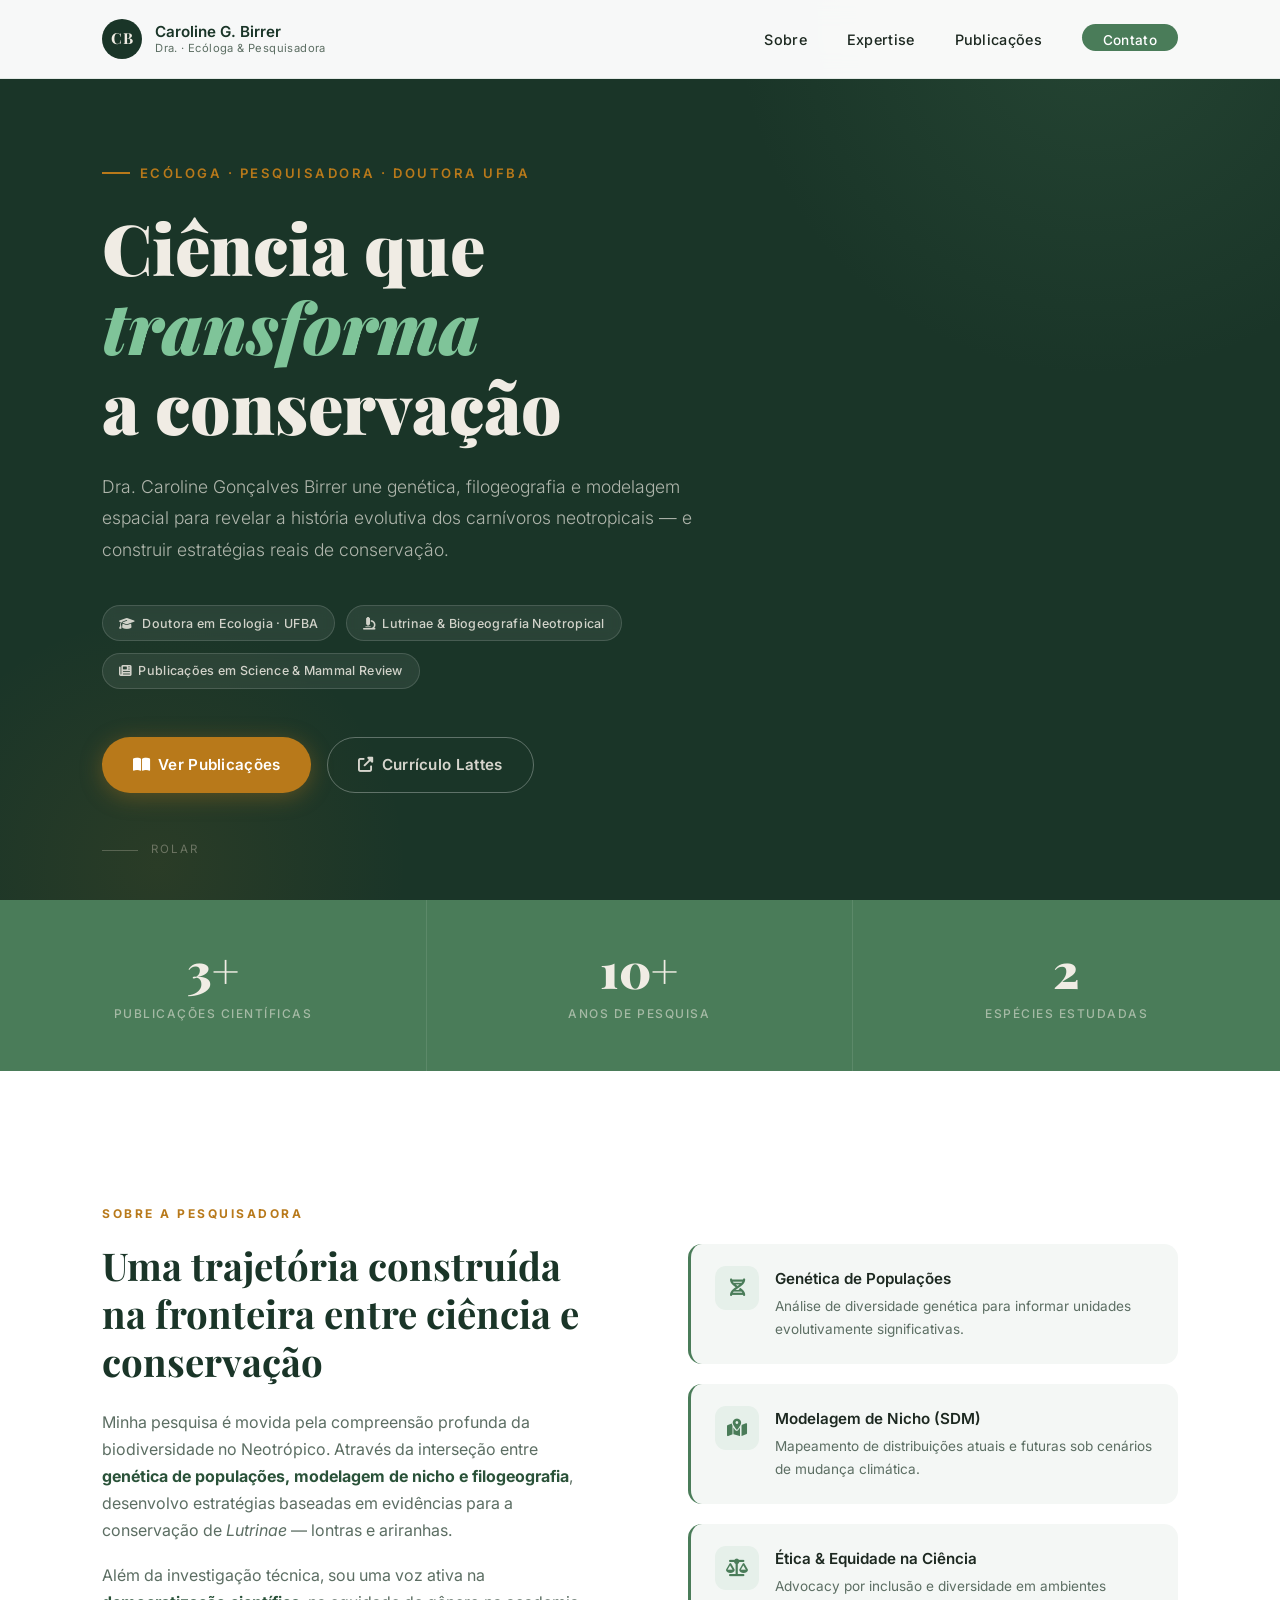
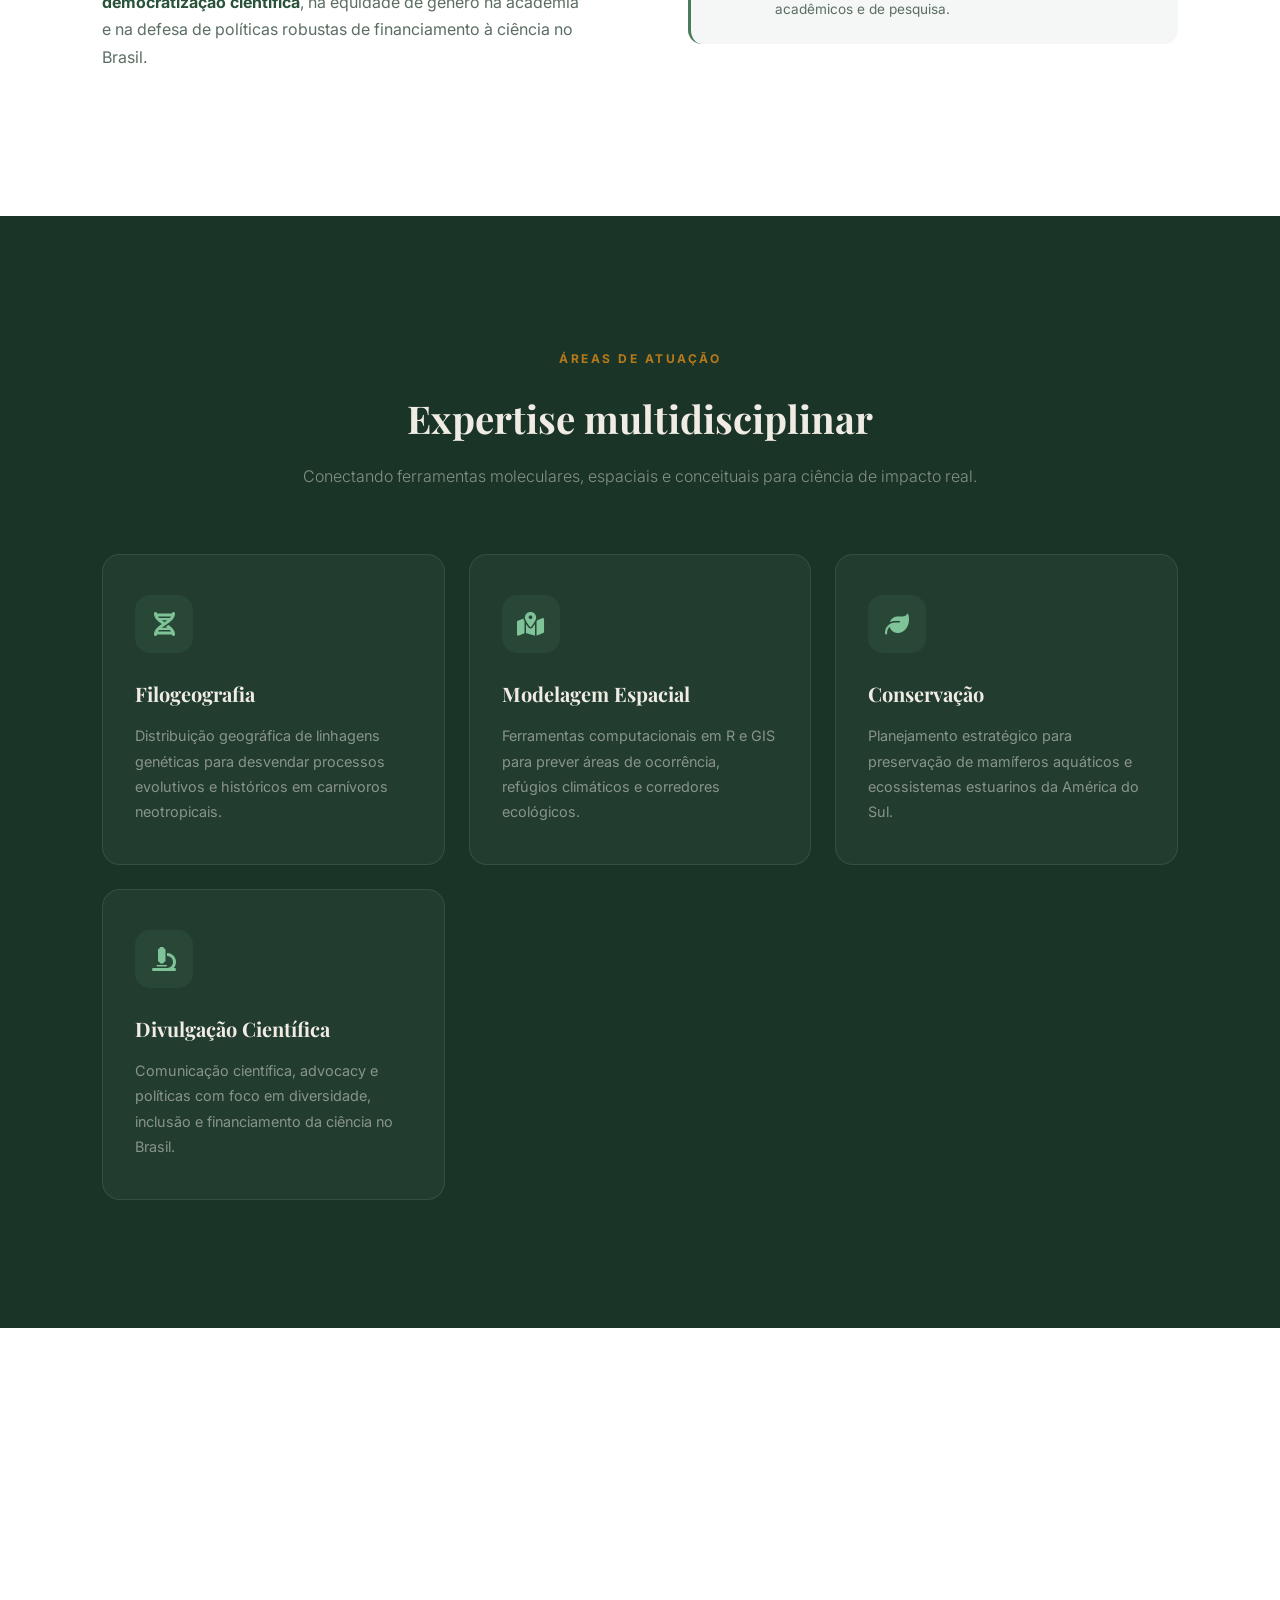
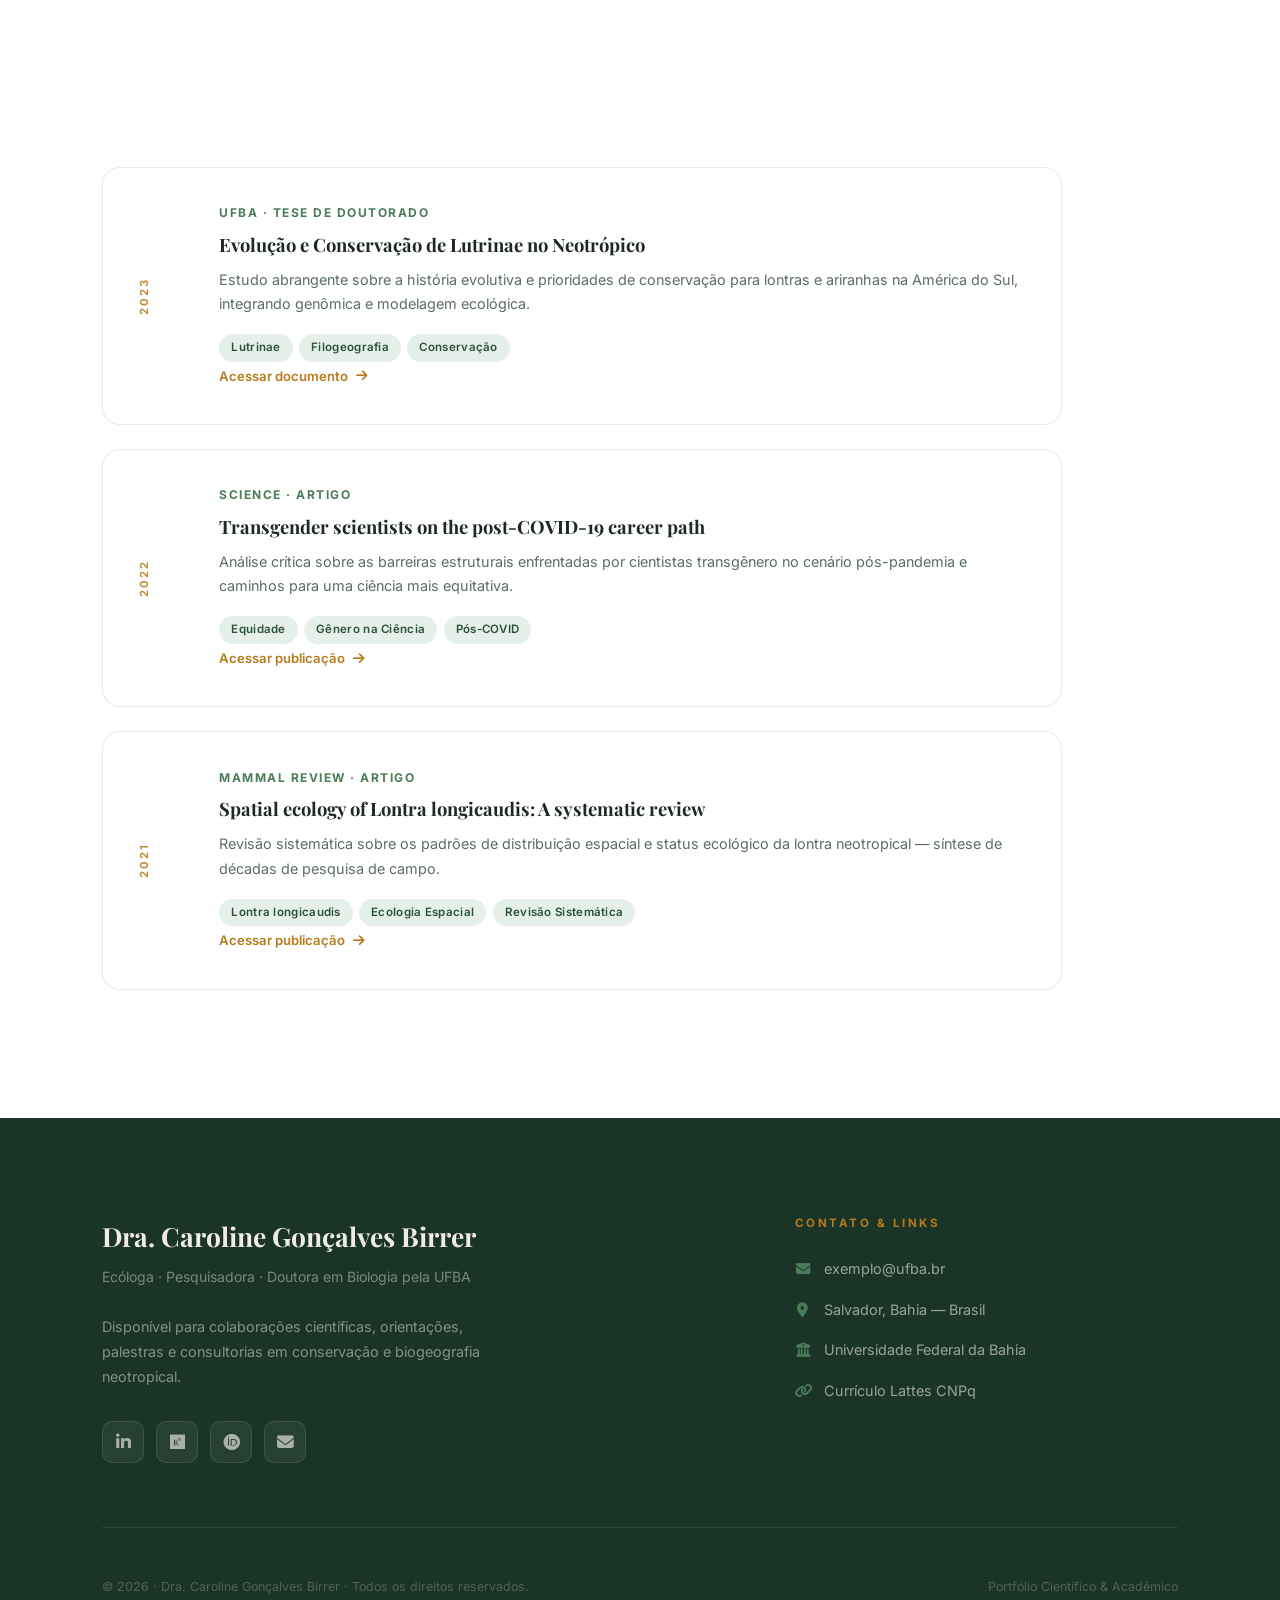
==== index.html @ fd87c626 "first commit" ====
<!DOCTYPE html>
<html lang="pt-br">
<head>
    <meta charset="UTF-8">
    <meta name="viewport" content="width=device-width, initial-scale=1.0">
    <title>Dra. Caroline Gonçalves Birrer | Ecóloga & Pesquisadora</title>
    <meta name="description" content="Doutora em Ecologia pela UFBA. Especialista em conservação de biodiversidade, filogeografia e evolução de carnívoros neotropicais.">
    <link href="https://fonts.googleapis.com/css2?family=Playfair+Display:ital,wght@0,700;0,900;1,700&family=Inter:wght@300;400;500;600&display=swap" rel="stylesheet">
    <link rel="stylesheet" href="https://cdnjs.cloudflare.com/ajax/libs/font-awesome/6.4.0/css/all.min.css">
    
    <style>
        :root {
            --primary:        #4a7c59;
            --primary-dark:   #2a5239;
            --primary-deep:   #1a3528;
            --accent:         #b8791a;
            --accent-light:   #f2e6cc;
            --primary-light:  #e6f0ea;
            --light:          #f4f7f5;
            --dark:           #1c2820;
            --text-muted:     #5c6e63;
            --white:          #ffffff;
            --off-white:      #f0ece4;
        }

        *, *::before, *::after { margin: 0; padding: 0; box-sizing: border-box; }
        html { scroll-behavior: smooth; }

        body {
            font-family: 'Inter', sans-serif;
            line-height: 1.7;
            color: var(--dark);
            background: var(--white);
        }

        /* ── NAV ─────────────────────────────────────────── */
        nav {
            background: rgba(255,255,255,0.97);
            backdrop-filter: blur(12px);
            -webkit-backdrop-filter: blur(12px);
            padding: 1.2rem 8%;
            display: flex;
            justify-content: space-between;
            align-items: center;
            position: fixed;
            top: 0; left: 0; right: 0;
            z-index: 1000;
            border-bottom: 1px solid rgba(74,124,89,0.12);
            transition: padding 0.35s ease, box-shadow 0.35s ease;
        }
        nav.scrolled {
            padding: 0.7rem 8%;
            box-shadow: 0 4px 30px rgba(26,53,40,0.1);
        }

        .logo {
            display: flex;
            align-items: center;
            gap: 0.8rem;
            text-decoration: none;
        }
        .logo-monogram {
            width: 40px; height: 40px;
            background: var(--primary-deep);
            color: var(--off-white);
            border-radius: 50%;
            display: flex; align-items: center; justify-content: center;
            font-family: 'Playfair Display', serif;
            font-weight: 700;
            font-size: 0.95rem;
            letter-spacing: 1px;
            flex-shrink: 0;
        }
        .logo-text { display: flex; flex-direction: column; line-height: 1.2; }
        .logo-name  { font-weight: 600; font-size: 0.95rem; color: var(--primary-deep); }
        .logo-title { font-size: 0.7rem; color: var(--text-muted); letter-spacing: 0.4px; }

        .nav-links {
            list-style: none;
            display: flex;
            gap: 2.5rem;
            align-items: center;
        }
        .nav-links a {
            text-decoration: none;
            color: var(--dark);
            font-weight: 500;
            font-size: 0.9rem;
            letter-spacing: 0.3px;
            position: relative;
            padding-bottom: 3px;
        }
        .nav-links a::after {
            content: '';
            position: absolute;
            bottom: 0; left: 0;
            width: 0; height: 2px;
            background: var(--accent);
            transition: width 0.3s ease;
        }
        .nav-links a:hover { color: var(--primary-dark); }
        .nav-links a:hover::after { width: 100%; }

        .nav-cta {
            background: var(--primary) !important;
            color: var(--white) !important;
            padding: 0.5rem 1.3rem;
            border-radius: 50px;
            font-size: 0.85rem !important;
            transition: background 0.3s ease !important;
        }
        .nav-cta:hover { background: var(--primary-dark) !important; }
        .nav-cta::after { display: none !important; }

        /* ── HERO ────────────────────────────────────────── */
        .hero {
            background: var(--primary-deep);
            min-height: 100vh;
            display: flex;
            align-items: center;
            padding: 9rem 8% 6rem;
            position: relative;
            overflow: hidden;
        }
        .hero::before {
            content: '';
            position: absolute;
            top: -40%; right: -15%;
            width: 750px; height: 750px;
            background: radial-gradient(circle, rgba(74,124,89,0.22) 0%, transparent 68%);
            pointer-events: none;
        }
        .hero::after {
            content: '';
            position: absolute;
            bottom: -25%; left: -8%;
            width: 520px; height: 520px;
            background: radial-gradient(circle, rgba(184,121,26,0.1) 0%, transparent 68%);
            pointer-events: none;
        }

        .hero-content {
            max-width: 760px;
            position: relative;
            z-index: 1;
        }
        .hero-eyebrow {
            display: inline-flex;
            align-items: center;
            gap: 0.6rem;
            color: var(--accent);
            font-size: 0.82rem;
            font-weight: 600;
            letter-spacing: 2.5px;
            text-transform: uppercase;
            margin-bottom: 1.5rem;
        }
        .hero-eyebrow::before {
            content: '';
            display: block;
            width: 28px; height: 2px;
            background: var(--accent);
        }
        .hero h1 {
            font-family: 'Playfair Display', serif;
            font-size: clamp(2.8rem, 5.5vw, 4.4rem);
            font-weight: 900;
            color: var(--off-white);
            line-height: 1.13;
            margin-bottom: 1.5rem;
        }
        .hero h1 em {
            font-style: italic;
            color: #7fc499;
        }
        .hero-desc {
            font-size: 1.1rem;
            color: rgba(240,236,228,0.7);
            max-width: 600px;
            margin-bottom: 2.5rem;
            font-weight: 300;
            line-height: 1.8;
        }
        .hero-badges {
            display: flex;
            flex-wrap: wrap;
            gap: 0.7rem;
            margin-bottom: 3rem;
        }
        .badge {
            background: rgba(255,255,255,0.07);
            border: 1px solid rgba(255,255,255,0.14);
            color: rgba(240,236,228,0.85);
            padding: 0.4rem 1rem;
            border-radius: 50px;
            font-size: 0.78rem;
            font-weight: 500;
            letter-spacing: 0.3px;
            backdrop-filter: blur(6px);
        }
        .hero-cta { display: flex; gap: 1rem; flex-wrap: wrap; }

        .btn {
            display: inline-flex;
            align-items: center;
            gap: 0.5rem;
            padding: 0.9rem 1.9rem;
            border-radius: 50px;
            text-decoration: none;
            font-weight: 600;
            font-size: 0.95rem;
            transition: all 0.3s ease;
            letter-spacing: 0.3px;
        }
        .btn-primary {
            background: var(--accent);
            color: var(--white);
            box-shadow: 0 4px 22px rgba(184,121,26,0.38);
        }
        .btn-primary:hover {
            background: #9e6816;
            transform: translateY(-3px);
            box-shadow: 0 10px 30px rgba(184,121,26,0.48);
        }
        .btn-ghost {
            border: 1.5px solid rgba(255,255,255,0.3);
            color: rgba(240,236,228,0.88);
        }
        .btn-ghost:hover {
            border-color: rgba(255,255,255,0.65);
            color: var(--off-white);
            transform: translateY(-3px);
        }

        .hero-scroll {
            position: absolute;
            bottom: 2.5rem; left: 8%;
            display: flex;
            align-items: center;
            gap: 0.8rem;
            color: rgba(240,236,228,0.35);
            font-size: 0.72rem;
            letter-spacing: 2px;
            text-transform: uppercase;
        }
        .scroll-line { width: 36px; height: 1px; background: rgba(240,236,228,0.25); }

        /* ── STATS BAR ───────────────────────────────────── */
        .stats-bar { background: var(--primary); }
        .stats-grid {
            display: grid;
            grid-template-columns: repeat(3, 1fr);
        }
        .stat-item {
            padding: 2.8rem 2rem;
            text-align: center;
            border-right: 1px solid rgba(255,255,255,0.1);
        }
        .stat-item:last-child { border-right: none; }
        .stat-number {
            font-family: 'Playfair Display', serif;
            font-size: 3rem;
            font-weight: 900;
            color: var(--off-white);
            display: block;
            line-height: 1;
            margin-bottom: 0.4rem;
        }
        .stat-label {
            font-size: 0.75rem;
            color: rgba(240,236,228,0.55);
            letter-spacing: 1.5px;
            text-transform: uppercase;
            font-weight: 500;
        }

        /* ── SOBRE ───────────────────────────────────────── */
        #sobre {
            padding: 8rem 8%;
            display: grid;
            grid-template-columns: 1fr 1fr;
            gap: 6rem;
            align-items: center;
        }
        .label-tag {
            display: inline-block;
            color: var(--accent);
            font-size: 0.75rem;
            font-weight: 700;
            letter-spacing: 2.5px;
            text-transform: uppercase;
            margin-bottom: 1rem;
        }
        .sobre-text h2 {
            font-family: 'Playfair Display', serif;
            font-size: 2.4rem;
            font-weight: 700;
            color: var(--primary-deep);
            line-height: 1.25;
            margin-bottom: 1.5rem;
        }
        .sobre-text p {
            color: var(--text-muted);
            margin-bottom: 1.1rem;
            font-size: 1rem;
        }
        .sobre-text strong { color: var(--primary-dark); }

        .sobre-highlights { display: flex; flex-direction: column; gap: 1.25rem; }
        .highlight-item {
            display: flex;
            align-items: flex-start;
            gap: 1rem;
            padding: 1.4rem 1.5rem;
            background: var(--light);
            border-radius: 14px;
            border-left: 3px solid var(--primary);
            transition: transform 0.25s ease, box-shadow 0.25s ease;
        }
        .highlight-item:hover {
            transform: translateX(5px);
            box-shadow: 0 6px 24px rgba(74,124,89,0.1);
        }
        .highlight-icon {
            width: 44px; height: 44px;
            background: var(--primary-light);
            border-radius: 11px;
            display: flex; align-items: center; justify-content: center;
            color: var(--primary);
            font-size: 1.1rem;
            flex-shrink: 0;
        }
        .highlight-text h4 {
            font-size: 0.95rem;
            font-weight: 600;
            color: var(--dark);
            margin-bottom: 0.2rem;
        }
        .highlight-text p { font-size: 0.85rem; color: var(--text-muted); margin: 0; }

        /* ── EXPERTISE ───────────────────────────────────── */
        #expertise {
            padding: 8rem 8%;
            background: var(--primary-deep);
        }
        .section-header { text-align: center; margin-bottom: 4rem; }
        .section-header h2 {
            font-family: 'Playfair Display', serif;
            font-size: 2.4rem;
            font-weight: 700;
        }
        .section-sub {
            font-size: 1rem;
            margin-top: 0.75rem;
            font-weight: 300;
        }
        #expertise .section-header h2 { color: var(--off-white); }
        #expertise .section-sub { color: rgba(240,236,228,0.5); }

        .expertise-grid {
            display: grid;
            grid-template-columns: repeat(auto-fit, minmax(260px, 1fr));
            gap: 1.5rem;
        }
        .expertise-card {
            background: rgba(255,255,255,0.04);
            border: 1px solid rgba(255,255,255,0.09);
            padding: 2.5rem 2rem;
            border-radius: 18px;
            transition: all 0.35s ease;
            position: relative;
            overflow: hidden;
        }
        .expertise-card::before {
            content: '';
            position: absolute;
            top: 0; left: 0; right: 0;
            height: 3px;
            background: linear-gradient(90deg, var(--primary), var(--accent));
            transform: scaleX(0);
            transform-origin: left;
            transition: transform 0.35s ease;
        }
        .expertise-card:hover {
            background: rgba(255,255,255,0.08);
            transform: translateY(-8px);
            box-shadow: 0 24px 48px rgba(0,0,0,0.3);
        }
        .expertise-card:hover::before { transform: scaleX(1); }
        .card-icon {
            width: 58px; height: 58px;
            background: rgba(74,124,89,0.18);
            border-radius: 15px;
            display: flex; align-items: center; justify-content: center;
            font-size: 1.5rem;
            color: #7fc499;
            margin-bottom: 1.5rem;
        }
        .expertise-card h3 {
            font-family: 'Playfair Display', serif;
            font-size: 1.25rem;
            color: var(--off-white);
            margin-bottom: 0.75rem;
            font-weight: 700;
        }
        .expertise-card p {
            font-size: 0.9rem;
            color: rgba(240,236,228,0.5);
            line-height: 1.75;
        }

        /* ── PUBLICAÇÕES ─────────────────────────────────── */
        #publicacoes {
            padding: 8rem 8%;
            background: var(--white);
        }
        #publicacoes .section-header { text-align: left; }
        #publicacoes .section-header h2 { color: var(--primary-deep); }
        #publicacoes .section-sub { color: var(--text-muted); }

        .pub-grid { display: grid; gap: 1.5rem; max-width: 960px; margin-top: 1rem; }
        .pub-card {
            display: grid;
            grid-template-columns: 56px 1fr;
            gap: 1.75rem;
            padding: 2.2rem 2rem;
            border: 1px solid rgba(74,124,89,0.14);
            border-radius: 18px;
            transition: all 0.3s ease;
            background: var(--white);
        }
        .pub-card:hover {
            border-color: var(--primary);
            box-shadow: 0 14px 40px rgba(74,124,89,0.11);
            transform: translateY(-4px);
        }
        .pub-year {
            writing-mode: vertical-rl;
            text-orientation: mixed;
            transform: rotate(180deg);
            font-size: 0.7rem;
            font-weight: 700;
            letter-spacing: 2px;
            color: var(--accent);
            text-transform: uppercase;
            align-self: center;
            opacity: 0.85;
        }
        .pub-journal {
            font-size: 0.75rem;
            font-weight: 700;
            color: var(--primary);
            text-transform: uppercase;
            letter-spacing: 1.5px;
            margin-bottom: 0.5rem;
        }
        .pub-title {
            font-family: 'Playfair Display', serif;
            font-size: 1.15rem;
            font-weight: 700;
            color: var(--dark);
            text-decoration: none;
            display: block;
            margin-bottom: 0.65rem;
            line-height: 1.4;
            transition: color 0.2s ease;
        }
        .pub-title:hover { color: var(--primary); }
        .pub-desc {
            font-size: 0.9rem;
            color: var(--text-muted);
            margin-bottom: 1.1rem;
            line-height: 1.7;
        }
        .pub-link {
            display: inline-flex;
            align-items: center;
            gap: 0.45rem;
            font-size: 0.82rem;
            font-weight: 600;
            color: var(--accent);
            text-decoration: none;
            transition: gap 0.2s ease;
        }
        .pub-link:hover { gap: 0.8rem; }

        /* ── FOOTER ──────────────────────────────────────── */
        footer {
            background: var(--primary-deep);
            padding: 6rem 8% 3rem;
        }
        .footer-top {
            display: grid;
            grid-template-columns: 1.6fr 1fr;
            gap: 5rem;
            padding-bottom: 4rem;
            border-bottom: 1px solid rgba(255,255,255,0.08);
            margin-bottom: 3rem;
        }
        .footer-brand h3 {
            font-family: 'Playfair Display', serif;
            font-size: 1.65rem;
            color: var(--off-white);
            font-weight: 700;
            margin-bottom: 0.4rem;
        }
        .footer-brand .subtitle {
            color: rgba(240,236,228,0.45);
            font-size: 0.88rem;
            margin-bottom: 1.5rem;
        }
        .footer-brand > p {
            color: rgba(240,236,228,0.5);
            font-size: 0.9rem;
            max-width: 400px;
            line-height: 1.75;
            margin-bottom: 2rem;
        }
        .social-links { display: flex; gap: 0.75rem; }
        .social-links a {
            width: 42px; height: 42px;
            background: rgba(255,255,255,0.06);
            border: 1px solid rgba(255,255,255,0.1);
            border-radius: 10px;
            display: flex; align-items: center; justify-content: center;
            color: rgba(240,236,228,0.65);
            font-size: 1.05rem;
            transition: all 0.3s ease;
            text-decoration: none;
        }
        .social-links a:hover {
            background: var(--accent);
            border-color: var(--accent);
            color: var(--white);
            transform: translateY(-3px);
        }
        .footer-contact h4 {
            font-size: 0.72rem;
            font-weight: 700;
            letter-spacing: 2.5px;
            text-transform: uppercase;
            color: var(--accent);
            margin-bottom: 1.5rem;
        }
        .contact-item {
            display: flex;
            align-items: center;
            gap: 0.8rem;
            margin-bottom: 1rem;
            color: rgba(240,236,228,0.6);
            font-size: 0.9rem;
        }
        .contact-item i { color: var(--primary); width: 16px; text-align: center; }
        .contact-item a { color: inherit; text-decoration: none; transition: color 0.2s; }
        .contact-item a:hover { color: var(--accent-light); }

        .footer-bottom {
            display: flex;
            justify-content: space-between;
            align-items: center;
        }
        .footer-bottom p { font-size: 0.78rem; color: rgba(240,236,228,0.25); }

        /* ── ANIMATIONS ──────────────────────────────────── */
        .fade-up {
            opacity: 0;
            transform: translateY(28px);
            transition: opacity 0.7s ease, transform 0.7s ease;
        }
        .fade-up.visible { opacity: 1; transform: translateY(0); }

        .pub-loading {
            display: flex;
            align-items: center;
            gap: 1rem;
            padding: 3rem 0;
            color: var(--text-muted);
            font-size: 0.95rem;
        }
        .pub-spinner {
            width: 22px; height: 22px;
            border: 2px solid var(--primary-light);
            border-top-color: var(--primary);
            border-radius: 50%;
            animation: spin 0.75s linear infinite;
        }
        @keyframes spin { to { transform: rotate(360deg); } }

        .pub-filters {
            display: flex;
            flex-wrap: wrap;
            gap: 0.6rem;
            margin-bottom: 2rem;
        }
        .filter-btn {
            background: transparent;
            border: 1.5px solid rgba(74,124,89,0.25);
            color: var(--text-muted);
            padding: 0.4rem 1.1rem;
            border-radius: 50px;
            font-size: 0.8rem;
            font-weight: 500;
            cursor: pointer;
            transition: all 0.2s ease;
            font-family: 'Inter', sans-serif;
        }
        .filter-btn:hover {
            border-color: var(--primary);
            color: var(--primary);
        }
        .filter-btn.active {
            background: var(--primary);
            border-color: var(--primary);
            color: var(--white);
        }

        .pub-card { display: none; }
        .pub-card.visible { display: grid; }

        .pub-tag-list {
            display: flex;
            flex-wrap: wrap;
            gap: 0.4rem;
            margin-top: 0.9rem;
        }
        .pub-tag {
            background: var(--primary-light);
            color: var(--primary-dark);
            font-size: 0.72rem;
            font-weight: 600;
            padding: 0.25rem 0.75rem;
            border-radius: 50px;
            letter-spacing: 0.3px;
        }

        .pub-error {
            color: var(--text-muted);
            padding: 2rem 0;
            font-size: 0.95rem;
        }

        /* ── RESPONSIVE ──────────────────────────────────── */
        @media (max-width: 960px) {
            #sobre { grid-template-columns: 1fr; gap: 3rem; }
            .footer-top { grid-template-columns: 1fr; gap: 2.5rem; }
            .stats-grid { grid-template-columns: 1fr; }
            .stat-item { border-right: none; border-bottom: 1px solid rgba(255,255,255,0.1); }
            .stat-item:last-child { border-bottom: none; }
        }
        @media (max-width: 768px) {
            nav { padding: 1rem 5%; }
            .nav-links { display: none; }
            .hero { padding: 7.5rem 5% 5rem; min-height: auto; }
            #sobre, #expertise, #publicacoes { padding: 5rem 5%; }
            footer { padding: 4rem 5% 2rem; }
            .pub-card { grid-template-columns: 1fr; }
            .pub-year { writing-mode: horizontal-tb; transform: none; }
            .footer-bottom { flex-direction: column; gap: 0.75rem; text-align: center; }
        }
    </style>
</head>
<body>

    <!-- ── NAVEGAÇÃO ─────────────────────────────────────── -->
    <nav id="main-nav">
        <a href="#" class="logo">
            <div class="logo-monogram">CB</div>
            <div class="logo-text">
                <span class="logo-name">Caroline G. Birrer</span>
                <span class="logo-title">Dra. · Ecóloga &amp; Pesquisadora</span>
            </div>
        </a>
        <ul class="nav-links">
            <li><a href="#sobre">Sobre</a></li>
            <li><a href="#expertise">Expertise</a></li>
            <li><a href="#publicacoes">Publicações</a></li>
            <li><a href="#contato" class="nav-cta">Contato</a></li>
        </ul>
    </nav>

    <!-- ── HERO ──────────────────────────────────────────── -->
    <!-- Renderizado via data/hero.json -->
    <header class="hero" id="hero-section">
        <div class="hero-content" id="hero-content"></div>
        <div class="hero-scroll"><span class="scroll-line"></span> Rolar</div>
    </header>

    <!-- ── MÉTRICAS ───────────────────────────────────────── -->
    <div class="stats-bar">
        <div class="stats-grid" id="stats-grid"></div>
    </div>

    <!-- ── SOBRE ──────────────────────────────────────────── -->
    <!-- Renderizado via data/sobre.json -->
    <section id="sobre"></section>

    <!-- ── EXPERTISE ──────────────────────────────────────── -->
    <!-- Renderizado via data/areas.json -->
    <section id="expertise"></section>

    <!-- ── PUBLICAÇÕES ────────────────────────────────────── -->
    <section id="publicacoes">
        <div class="section-header fade-up">
            <span class="label-tag">Produção Científica</span>
            <h2>Trabalhos em Destaque</h2>
            <p class="section-sub">Pesquisa publicada em periódicos de alto impacto e reconhecimento internacional.</p>
        </div>

        <!-- Filtros de tag -->
        <div class="pub-filters fade-up" id="pub-filters" aria-label="Filtrar publicações"></div>

        <!-- Cards renderizados via JS a partir de data/publications.json -->
        <div class="pub-grid" id="pub-grid" aria-live="polite">
            <div class="pub-loading" id="pub-loading">
                <div class="pub-spinner"></div>
                <span>Carregando publicações…</span>
            </div>
        </div>
    </section>

    <!-- ── FOOTER / CONTATO ───────────────────────────────── -->
    <!-- Renderizado via data/contato.json -->
    <footer id="contato"></footer>

    <script>
        // ── Utilitário de sanitização ─────────────────────────
        function esc(str) {
            return String(str ?? '')
                .replace(/&/g, '&amp;')
                .replace(/</g, '&lt;')
                .replace(/>/g, '&gt;')
                .replace(/"/g, '&quot;')
                .replace(/'/g, '&#039;');
        }

        // Permite apenas tags inline seguras nos parágrafos do JSON
        // (strong, em, a com href relativo/mailto)
        function safeParagraph(html) {
            const div = document.createElement('div');
            div.innerHTML = html;
            div.querySelectorAll('*').forEach(el => {
                const allowed = ['strong','em','a','span'];
                if (!allowed.includes(el.tagName.toLowerCase())) {
                    el.replaceWith(document.createTextNode(el.textContent));
                }
                if (el.tagName.toLowerCase() === 'a') {
                    const href = el.getAttribute('href') || '';
                    if (!/^(https?:|mailto:|#)/.test(href)) el.removeAttribute('href');
                    el.setAttribute('rel', 'noopener');
                }
                [...el.attributes].forEach(attr => {
                    if (!['href','rel','title','class'].includes(attr.name)) el.removeAttribute(attr.name);
                });
            });
            return div.innerHTML;
        }

        // ── Nav shrink on scroll ──────────────────────────────
        const nav = document.getElementById('main-nav');
        window.addEventListener('scroll', () => {
            nav.classList.toggle('scrolled', window.scrollY > 60);
        });

        // ── IntersectionObserver (fade-up) ────────────────────
        const observer = new IntersectionObserver((entries) => {
            entries.forEach(e => { if (e.isIntersecting) e.target.classList.add('visible'); });
        }, { threshold: 0.12 });
        function observe(el) { observer.observe(el); }

        // ── Loader genérico ───────────────────────────────────
        async function loadJSON(path) {
            const res = await fetch(path);
            if (!res.ok) throw new Error(`HTTP ${res.status} — ${path}`);
            return res.json();
        }

        // ── HERO ──────────────────────────────────────────────
        // Fonte: data/hero.json
        loadJSON('data/hero.json').then(d => {
            const badgesHtml = d.badges.map(b =>
                `<span class="badge"><i class="${esc(b.icon)}"></i>&nbsp; ${esc(b.text)}</span>`
            ).join('');

            const ctaHtml = d.cta.map(c =>
                `<a href="${esc(c.href)}" class="btn ${esc(c.style)}"
                    ${c.external ? 'target="_blank" rel="noopener"' : ''}>
                    <i class="${esc(c.icon)}"></i> ${esc(c.label)}
                </a>`
            ).join('');

            document.getElementById('hero-content').innerHTML = `
                <div class="hero-eyebrow">${esc(d.eyebrow)}</div>
                <h1>${esc(d.headline)} <em>${esc(d.headline_em)}</em><br>${esc(d.headline_suffix)}</h1>
                <p class="hero-desc">${esc(d.description)}</p>
                <div class="hero-badges">${badgesHtml}</div>
                <div class="hero-cta">${ctaHtml}</div>`;

            const statsGrid = document.getElementById('stats-grid');
            d.stats.forEach((s, i) => {
                const el = document.createElement('div');
                el.className = 'stat-item fade-up';
                el.style.transitionDelay = `${i * 0.1}s`;
                el.innerHTML = `<span class="stat-number">${esc(s.number)}</span>
                                <span class="stat-label">${esc(s.label)}</span>`;
                statsGrid.appendChild(el);
                observe(el);
            });
        }).catch(console.error);

        // ── SOBRE ─────────────────────────────────────────────
        // Fonte: data/sobre.json
        loadJSON('data/sobre.json').then(d => {
            const parasHtml = d.paragraphs.map(p => `<p>${safeParagraph(p)}</p>`).join('');

            const highlightsHtml = d.highlights.map(h => `
                <div class="highlight-item">
                    <div class="highlight-icon"><i class="${esc(h.icon)}"></i></div>
                    <div class="highlight-text">
                        <h4>${esc(h.title)}</h4>
                        <p>${esc(h.description)}</p>
                    </div>
                </div>`).join('');

            const sobre = document.getElementById('sobre');
            sobre.innerHTML = `
                <div class="sobre-text fade-up">
                    <span class="label-tag">${esc(d.label)}</span>
                    <h2>${esc(d.title)}</h2>
                    ${parasHtml}
                </div>
                <div class="sobre-highlights fade-up" style="transition-delay:.15s">
                    ${highlightsHtml}
                </div>`;
            sobre.querySelectorAll('.fade-up').forEach(observe);
        }).catch(console.error);

        // ── ÁREAS ─────────────────────────────────────────────
        // Fonte: data/areas.json
        loadJSON('data/areas.json').then(d => {
            const cardsHtml = d.areas.map((a, i) => `
                <div class="expertise-card fade-up" style="transition-delay:${i * 0.1}s">
                    <div class="card-icon"><i class="${esc(a.icon)}"></i></div>
                    <h3>${esc(a.title)}</h3>
                    <p>${esc(a.description)}</p>
                </div>`).join('');

            const expertise = document.getElementById('expertise');
            expertise.innerHTML = `
                <div class="section-header fade-up">
                    <span class="label-tag">${esc(d.label)}</span>
                    <h2>${esc(d.title)}</h2>
                    <p class="section-sub">${esc(d.subtitle)}</p>
                </div>
                <div class="expertise-grid">${cardsHtml}</div>`;
            expertise.querySelectorAll('.fade-up').forEach(observe);
        }).catch(console.error);

        // ── CONTATO / FOOTER ──────────────────────────────────
        // Fonte: data/contato.json
        loadJSON('data/contato.json').then(d => {
            const socialHtml = d.social.map(s =>
                `<a href="${esc(s.href)}" title="${esc(s.title)}"><i class="${esc(s.icon)}"></i></a>`
            ).join('');

            const contactHtml = d.contact_items.map(c => {
                let inner;
                if (c.type === 'email') {
                    inner = `<a href="mailto:${esc(c.value)}">${esc(c.label)}</a>`;
                } else if (c.type === 'link') {
                    inner = `<a href="${esc(c.value)}" target="_blank" rel="noopener">${esc(c.label)}</a>`;
                } else {
                    inner = `<span>${esc(c.label)}</span>`;
                }
                return `<div class="contact-item"><i class="${esc(c.icon)}"></i>${inner}</div>`;
            }).join('');

            document.getElementById('contato').innerHTML = `
                <div class="footer-top">
                    <div class="footer-brand">
                        <h3>${esc(d.name)}</h3>
                        <p class="subtitle">${esc(d.subtitle)}</p>
                        <p>${esc(d.availability)}</p>
                        <div class="social-links">${socialHtml}</div>
                    </div>
                    <div class="footer-contact">
                        <h4>Contato &amp; Links</h4>
                        ${contactHtml}
                    </div>
                </div>
                <div class="footer-bottom">
                    <p>${esc(d.footer_copy)}</p>
                    <p>${esc(d.footer_sub)}</p>
                </div>`;
        }).catch(console.error);

        // ── PUBLICAÇÕES ───────────────────────────────────────
        // Fonte: data/publications.json
        (async function loadPublications() {
            const grid    = document.getElementById('pub-grid');
            const loading = document.getElementById('pub-loading');
            const filters = document.getElementById('pub-filters');

            let publications = [];
            try {
                publications = await loadJSON('data/publications.json');
            } catch {
                loading.outerHTML = `<p class="pub-error">
                    <i class="fas fa-exclamation-circle"></i>
                    Não foi possível carregar as publicações. Verifique <code>data/publications.json</code>.
                </p>`;
                return;
            }

            publications.sort((a, b) => parseInt(b.year) - parseInt(a.year));

            const allTags = ['Todas', ...new Set(publications.flatMap(p => p.tags || []))];
            allTags.forEach((tag, i) => {
                const btn = document.createElement('button');
                btn.className = 'filter-btn' + (i === 0 ? ' active' : '');
                btn.textContent = tag;
                btn.dataset.tag = tag;
                btn.addEventListener('click', () => applyFilter(tag));
                filters.appendChild(btn);
            });

            loading.remove();
            publications.forEach((pub, index) => {
                const card = document.createElement('div');
                card.className = 'pub-card visible fade-up';
                card.style.transitionDelay = `${index * 0.1}s`;
                card.dataset.tags = JSON.stringify(pub.tags || []);

                const tagsHtml = (pub.tags || [])
                    .map(t => `<span class="pub-tag">${esc(t)}</span>`).join('');
                const linkLabel = pub.type === 'Tese de Doutorado' ? 'Acessar documento' : 'Acessar publicação';

                card.innerHTML = `
                    <span class="pub-year">${esc(pub.year)}</span>
                    <div class="pub-content">
                        <div class="pub-journal">${esc(pub.journal)} · ${esc(pub.type)}</div>
                        <a href="publication.html?id=${esc(pub.id)}" class="pub-title">
                            ${esc(pub.title)}
                        </a>
                        <p class="pub-desc">${esc(pub.description)}</p>
                        <div class="pub-tag-list">${tagsHtml}</div>
                        <a href="publication.html?id=${esc(pub.id)}" class="pub-link">
                            ${linkLabel} <i class="fas fa-arrow-right"></i>
                        </a>
                    </div>`;

                grid.appendChild(card);
                observe(card);
            });

            function applyFilter(tag) {
                document.querySelectorAll('.filter-btn').forEach(b => {
                    b.classList.toggle('active', b.dataset.tag === tag);
                });
                document.querySelectorAll('.pub-card').forEach(card => {
                    const cardTags = JSON.parse(card.dataset.tags);
                    card.classList.toggle('visible', tag === 'Todas' || cardTags.includes(tag));
                });
            }
        })();
    </script>
</body>
</html>
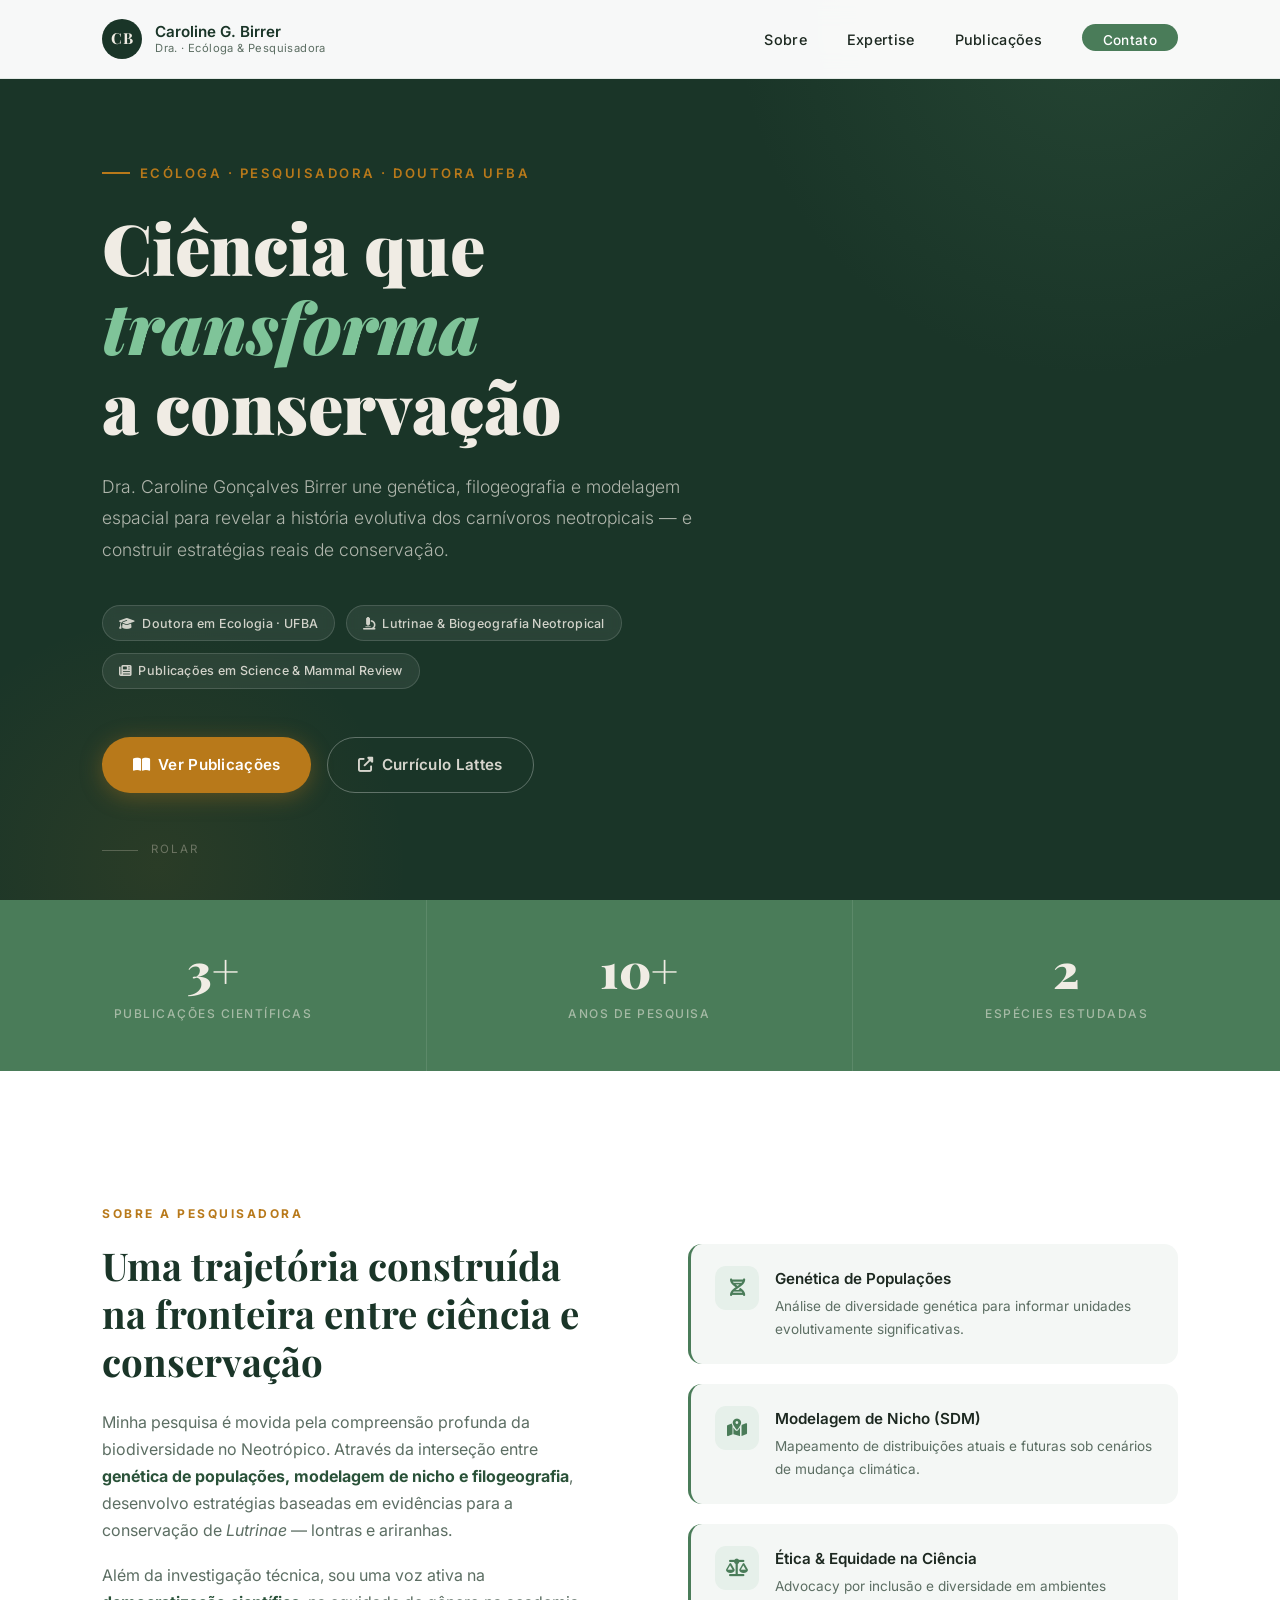
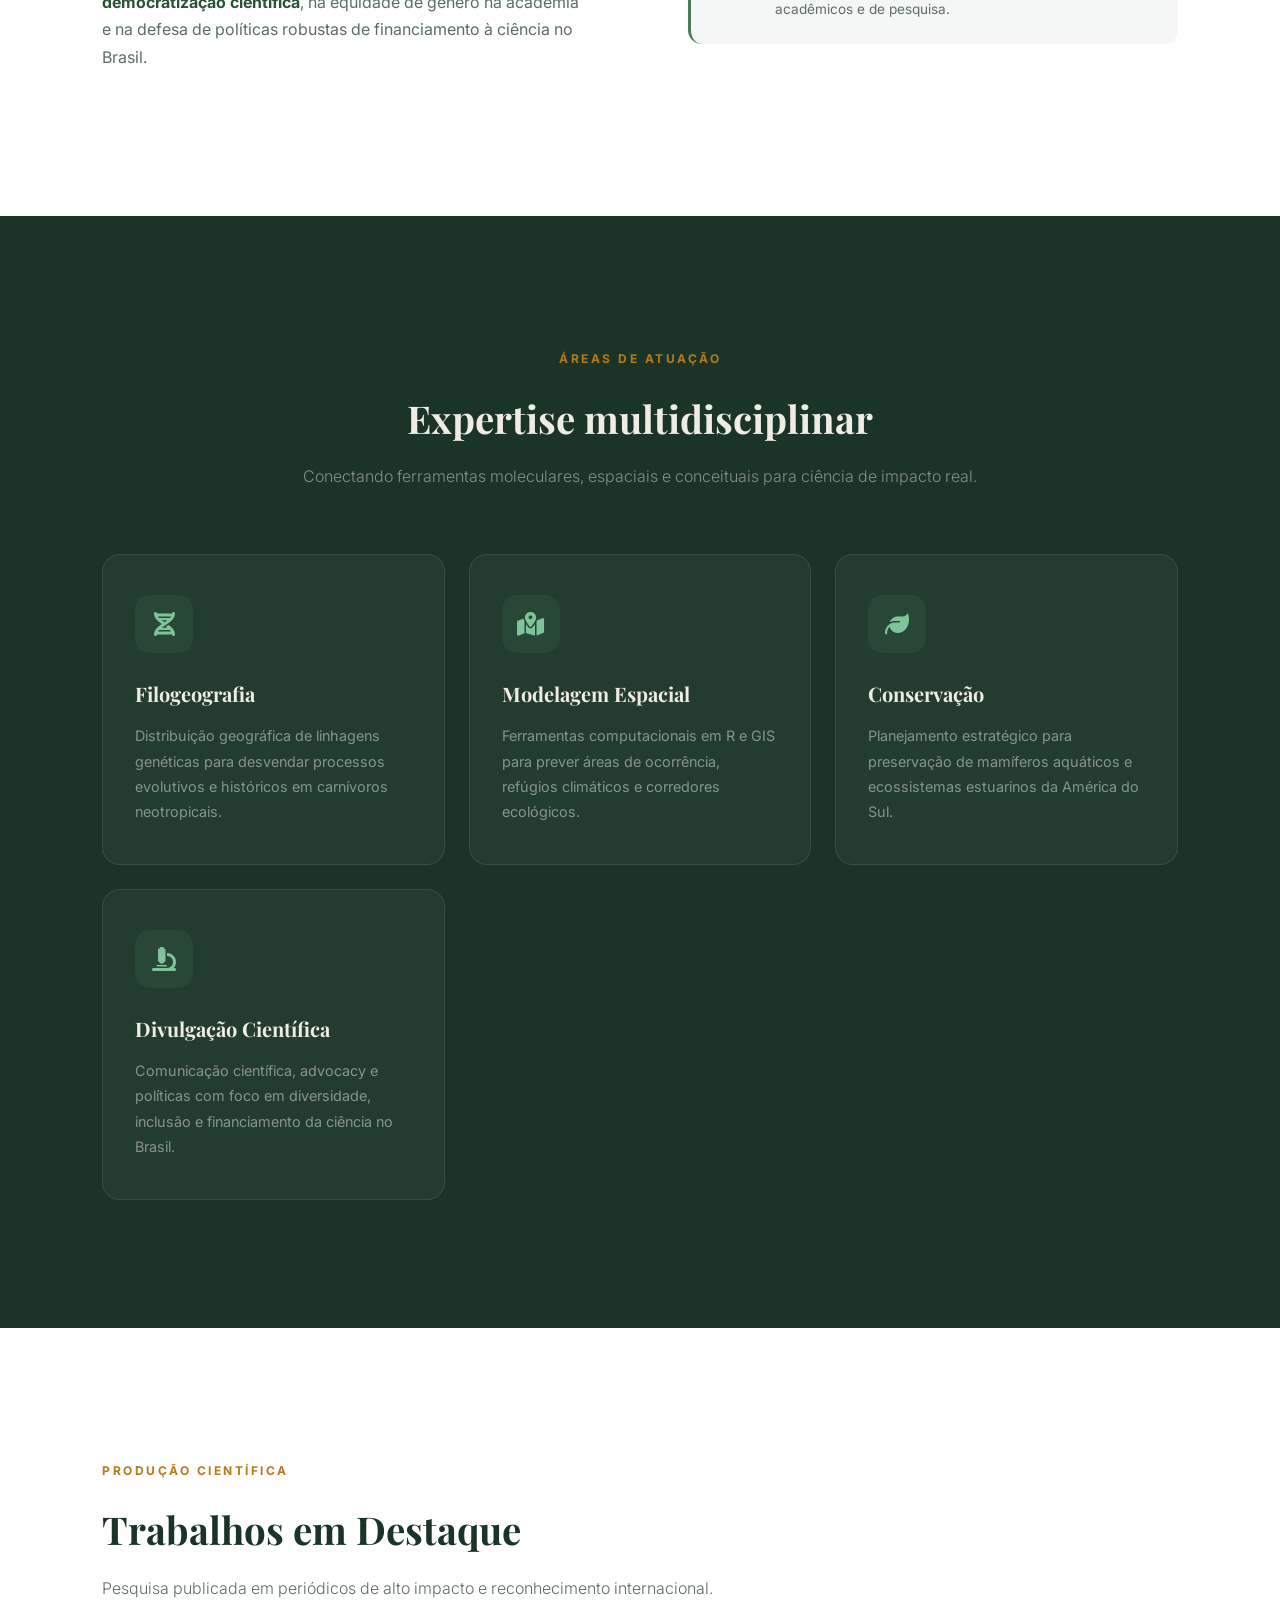
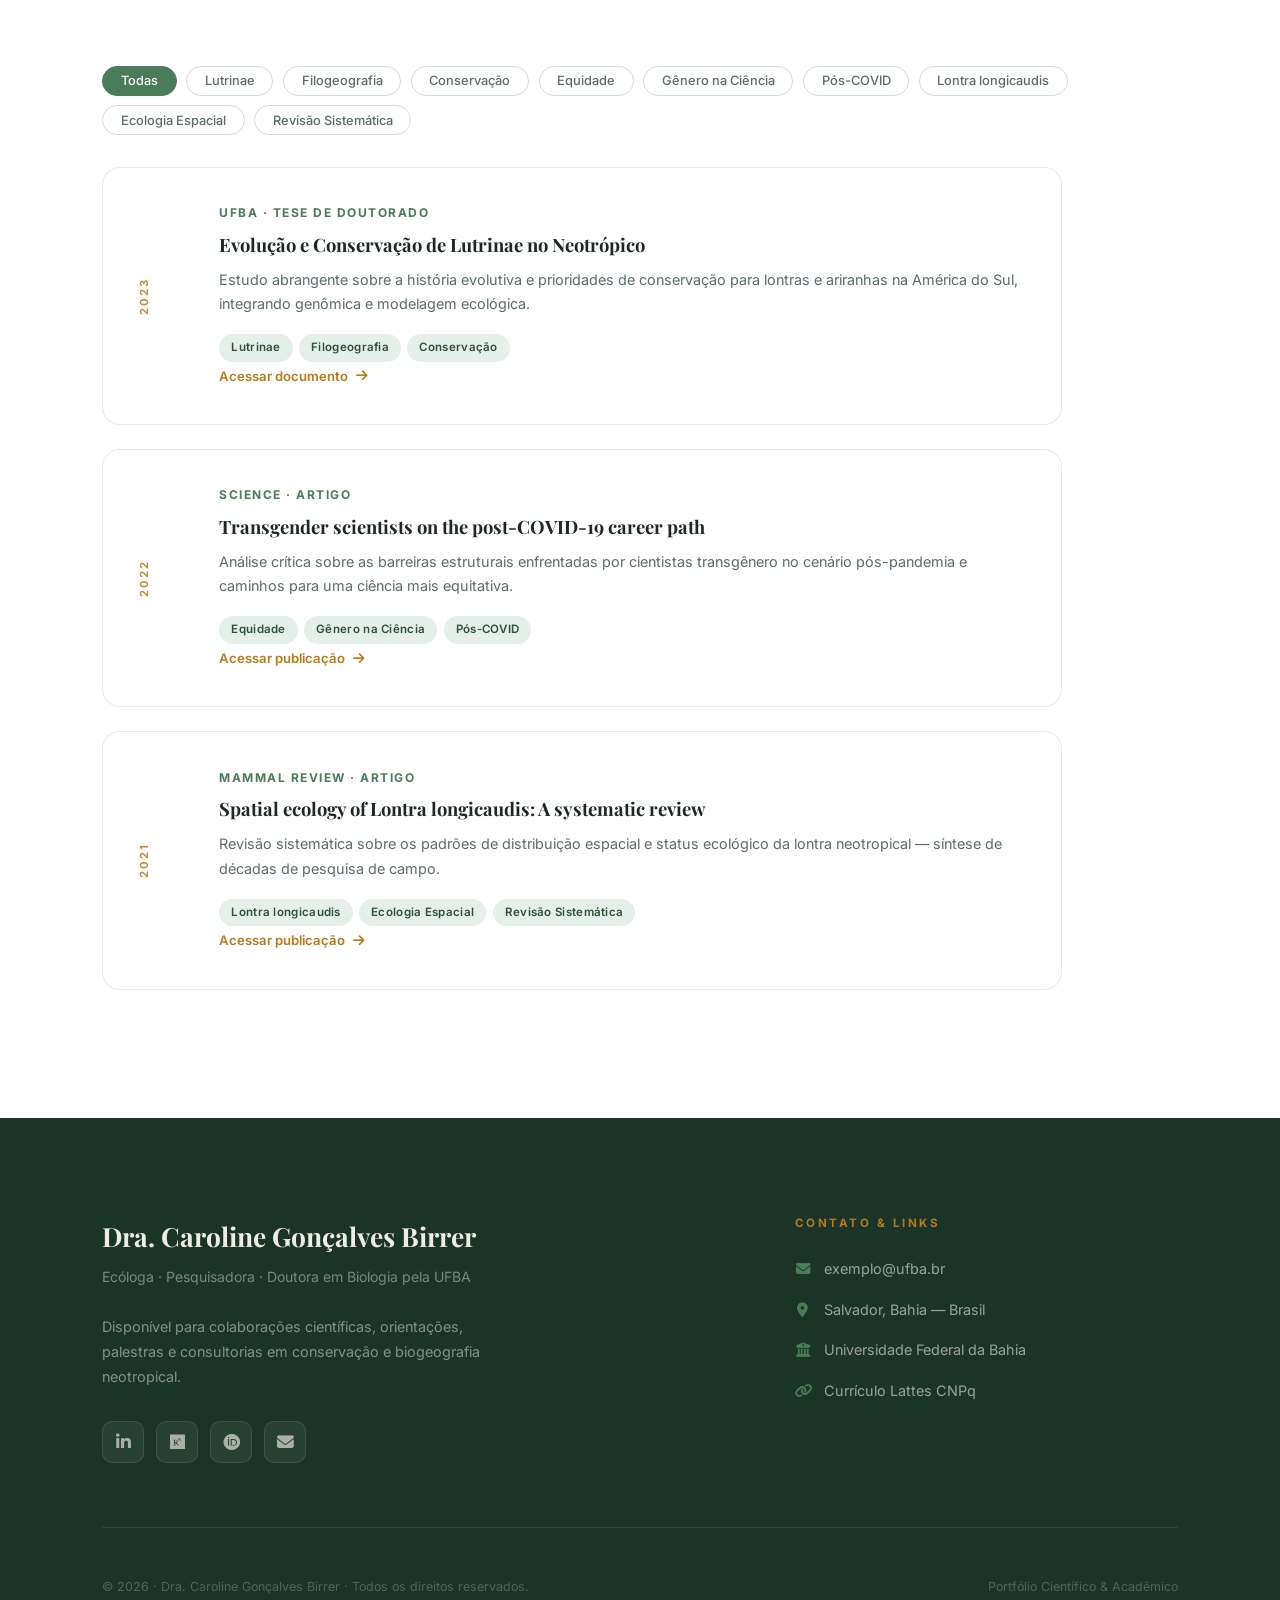
==== commit 3bf1b74e: "first commit" ====
--- a/index.html
+++ b/index.html
@@ -767,6 +767,9 @@
         }, { threshold: 0.12 });
         function observe(el) { observer.observe(el); }
 
+        // Observa elementos fade-up já presentes no HTML estático
+        document.querySelectorAll('.fade-up').forEach(observe);
+
         // ── Loader genérico ───────────────────────────────────
         async function loadJSON(path) {
             const res = await fetch(path);
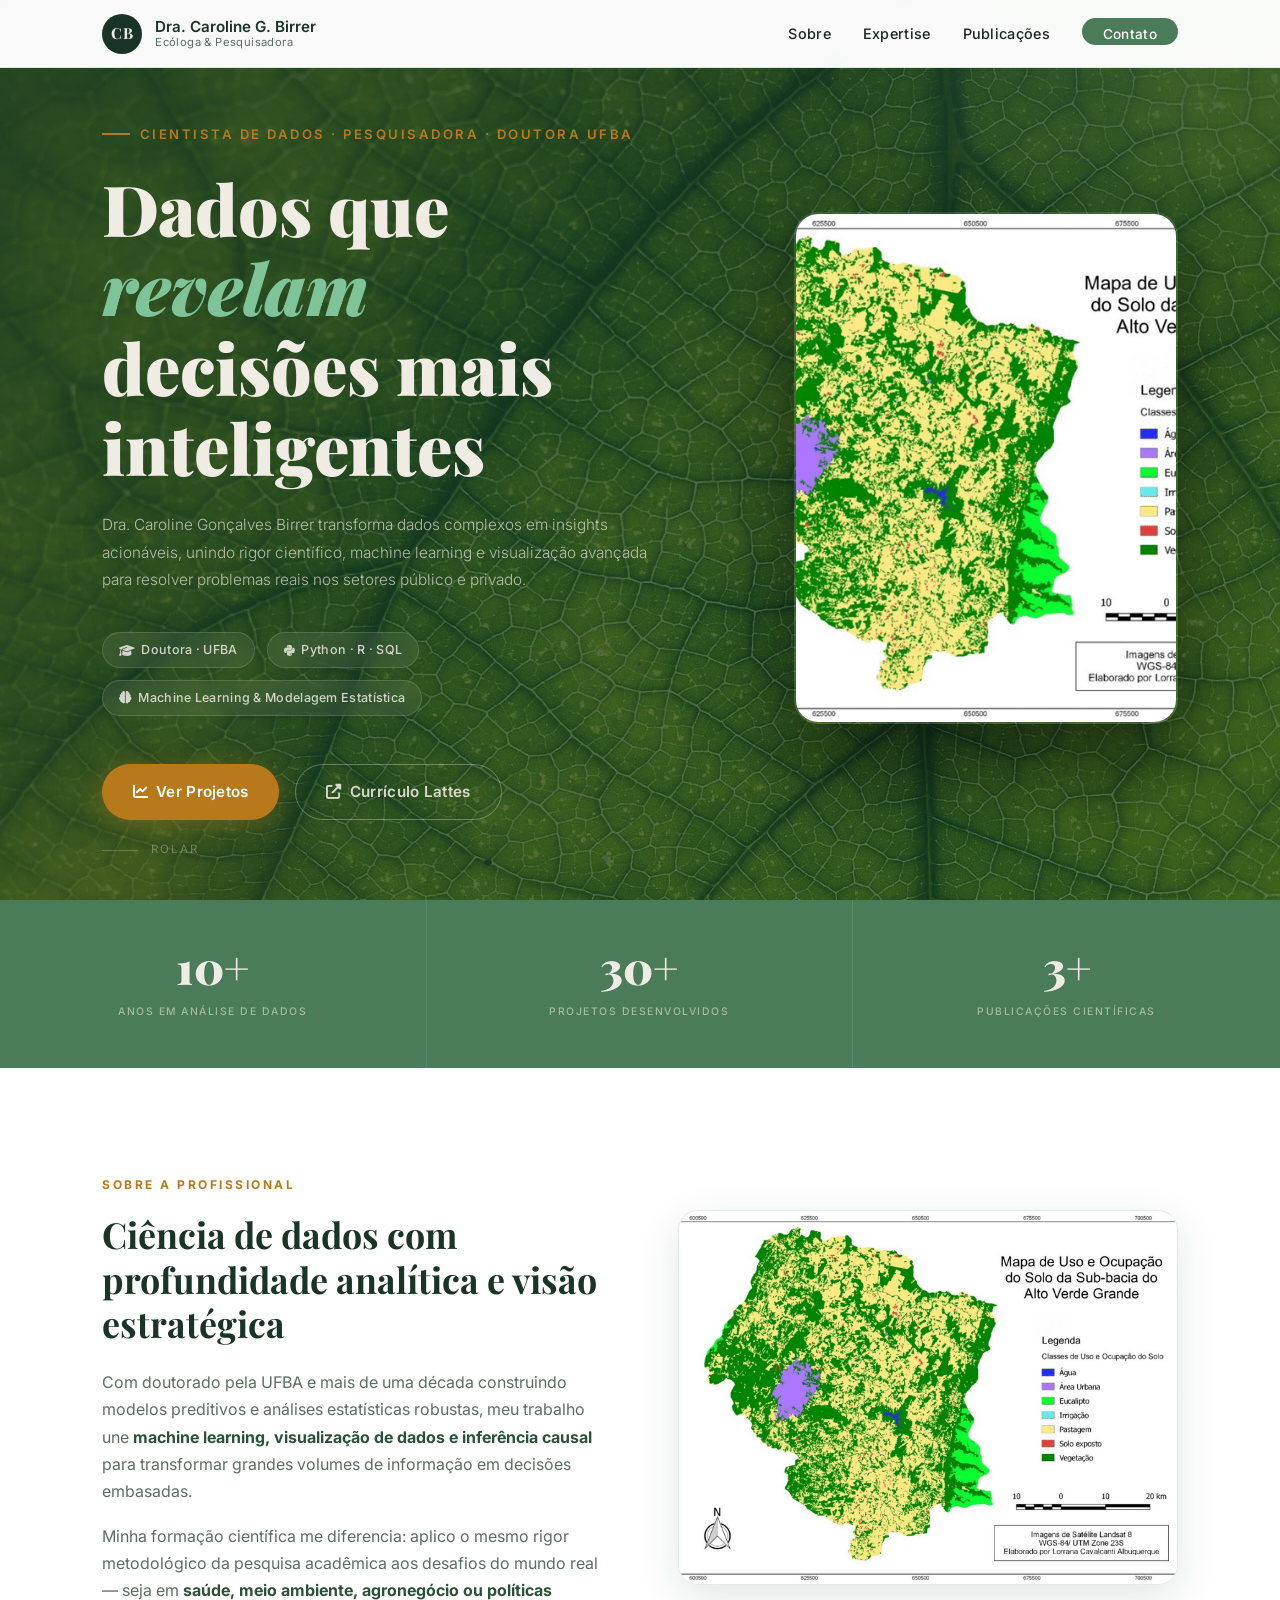
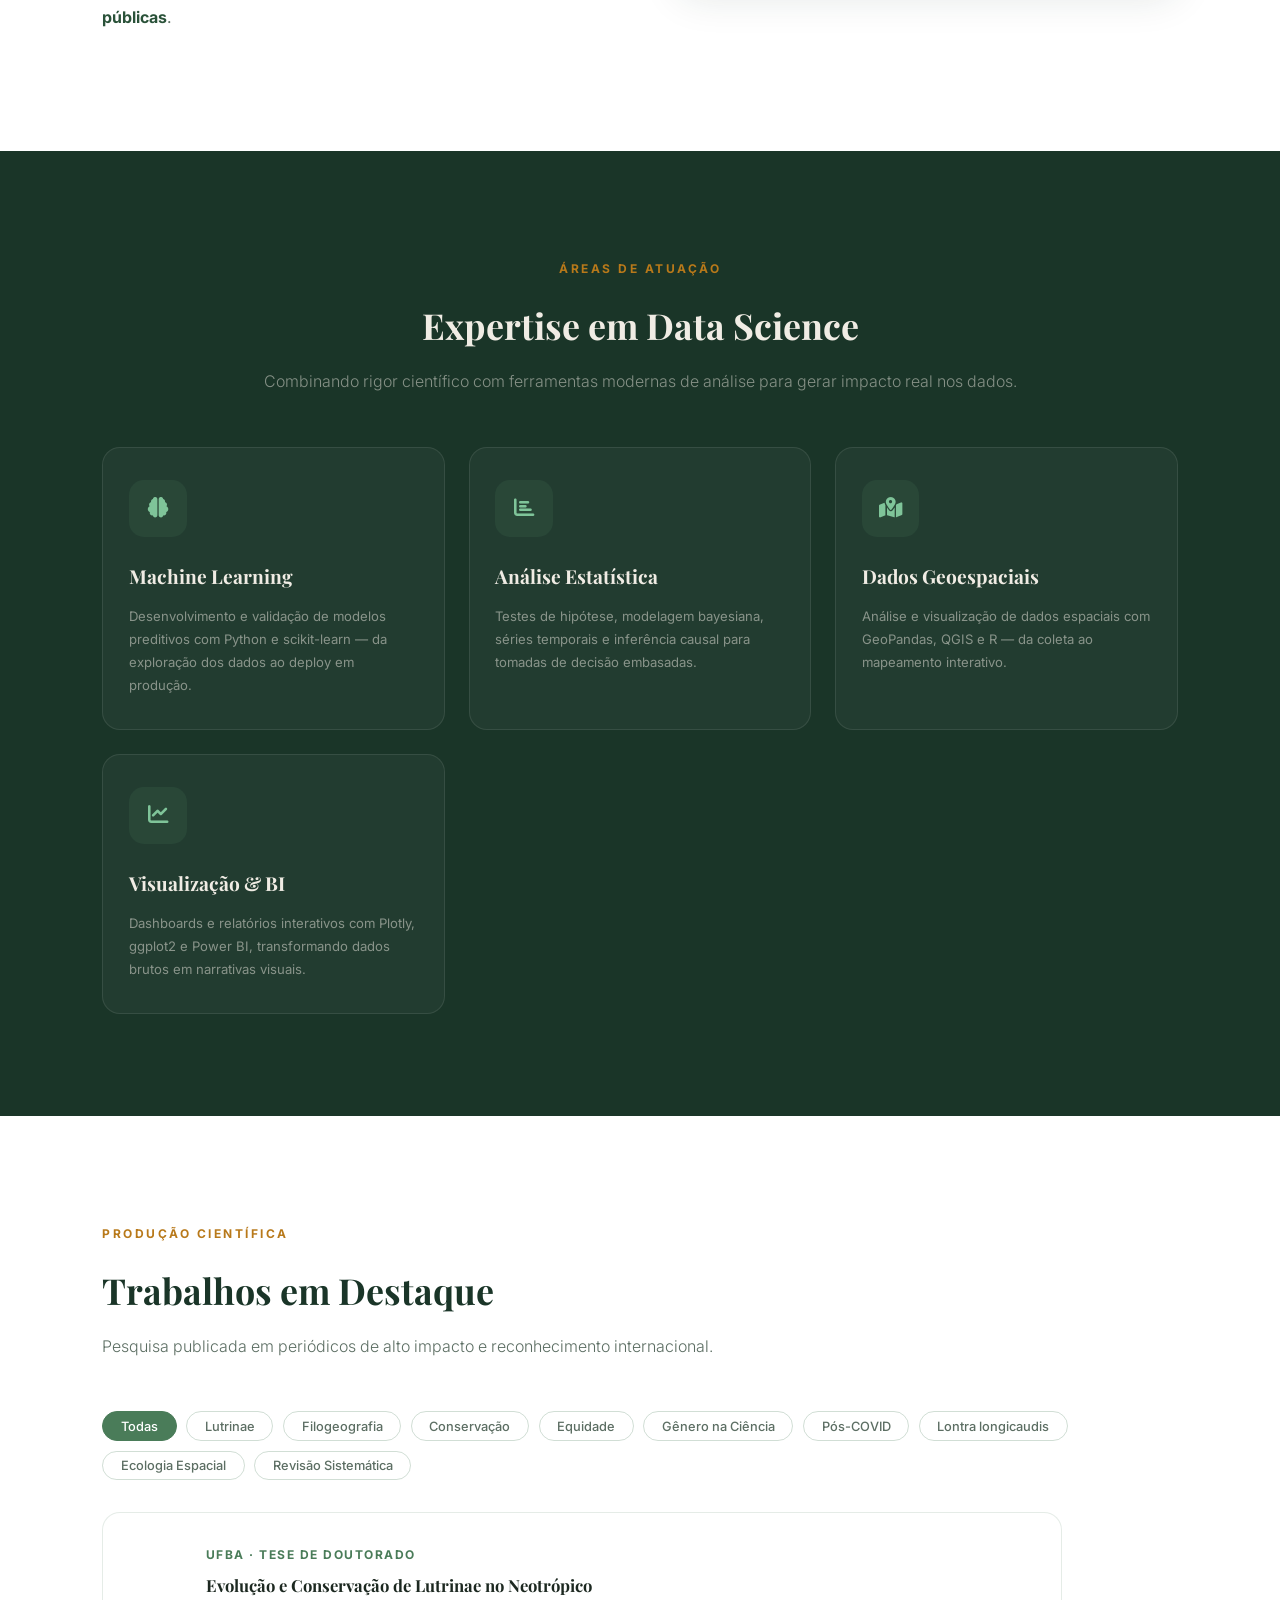
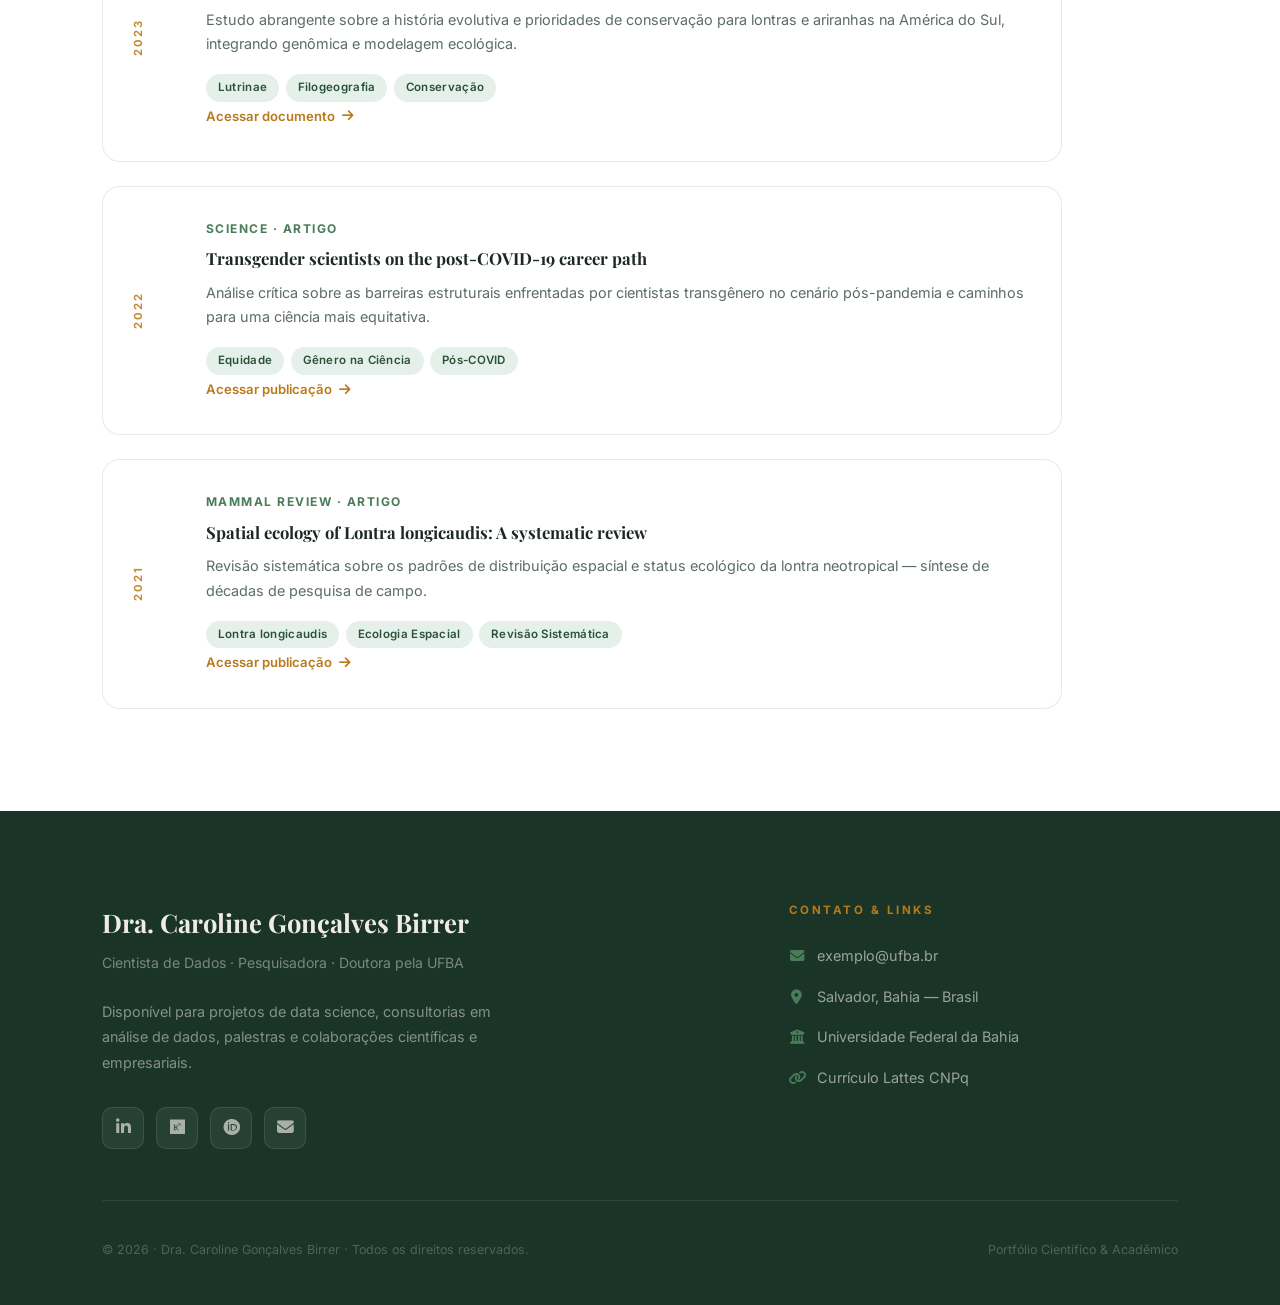
==== commit ab2791dc: "add images" ====
--- a/index.html
+++ b/index.html
@@ -3,8 +3,8 @@
 <head>
     <meta charset="UTF-8">
     <meta name="viewport" content="width=device-width, initial-scale=1.0">
-    <title>Dra. Caroline Gonçalves Birrer | Ecóloga & Pesquisadora</title>
-    <meta name="description" content="Doutora em Ecologia pela UFBA. Especialista em conservação de biodiversidade, filogeografia e evolução de carnívoros neotropicais.">
+    <title>Dra. Caroline Gonçalves Birrer | Cientista de Dados & Pesquisadora</title>
+    <meta name="description" content="Doutora pela UFBA. Especialista em Data Science, Machine Learning, análise estatística e visualização de dados para decisões baseadas em evidências.">
     <link href="https://fonts.googleapis.com/css2?family=Playfair+Display:ital,wght@0,700;0,900;1,700&family=Inter:wght@300;400;500;600&display=swap" rel="stylesheet">
     <link rel="stylesheet" href="https://cdnjs.cloudflare.com/ajax/libs/font-awesome/6.4.0/css/all.min.css">
     
@@ -38,7 +38,7 @@
             background: rgba(255,255,255,0.97);
             backdrop-filter: blur(12px);
             -webkit-backdrop-filter: blur(12px);
-            padding: 1.2rem 8%;
+            padding: clamp(0.7rem, 1.5vh, 1.2rem) clamp(4%, 8vw, 8%);
             display: flex;
             justify-content: space-between;
             align-items: center;
@@ -49,7 +49,7 @@
             transition: padding 0.35s ease, box-shadow 0.35s ease;
         }
         nav.scrolled {
-            padding: 0.7rem 8%;
+            padding: clamp(0.4rem, 0.8vh, 0.7rem) clamp(4%, 8vw, 8%);
             box-shadow: 0 4px 30px rgba(26,53,40,0.1);
         }
 
@@ -78,7 +78,7 @@
         .nav-links {
             list-style: none;
             display: flex;
-            gap: 2.5rem;
+            gap: clamp(1.2rem, 2.5vw, 2.5rem);
             align-items: center;
         }
         .nav-links a {
@@ -114,19 +114,40 @@
 
         /* ── HERO ────────────────────────────────────────── */
         .hero {
-            background: var(--primary-deep);
+            background:
+                linear-gradient(to bottom right, rgba(26,53,40,0.82) 0%, rgba(26,53,40,0.65) 100%),
+                url('images/bg_hero_01.jpeg') center center / cover no-repeat;
             min-height: 100vh;
             display: flex;
             align-items: center;
-            padding: 9rem 8% 6rem;
+            justify-content: space-between;
+            gap: clamp(2rem, 5vw, 4rem);
+            padding: clamp(6rem, 12vh, 10rem) clamp(4%, 8vw, 8%) clamp(4rem, 8vh, 6rem);
             position: relative;
             overflow: hidden;
+        }
+
+        /* ── HERO VISUAL (imagem direita) ────────────────── */
+        .hero-visual {
+            flex-shrink: 0;
+            width: clamp(240px, 30vw, 440px);
+            position: relative;
+            z-index: 1;
+        }
+        .hero-visual img {
+            width: 100%;
+            display: block;
+            border-radius: 24px;
+            object-fit: cover;
+            aspect-ratio: 3 / 4;
+            border: 2px solid rgba(255,255,255,0.1);
+            box-shadow: 0 40px 80px rgba(0,0,0,0.45);
         }
         .hero::before {
             content: '';
             position: absolute;
             top: -40%; right: -15%;
-            width: 750px; height: 750px;
+            width: clamp(320px, 52vw, 750px); height: clamp(320px, 52vw, 750px);
             background: radial-gradient(circle, rgba(74,124,89,0.22) 0%, transparent 68%);
             pointer-events: none;
         }
@@ -134,13 +155,13 @@
             content: '';
             position: absolute;
             bottom: -25%; left: -8%;
-            width: 520px; height: 520px;
+            width: clamp(220px, 36vw, 520px); height: clamp(220px, 36vw, 520px);
             background: radial-gradient(circle, rgba(184,121,26,0.1) 0%, transparent 68%);
             pointer-events: none;
         }
 
         .hero-content {
-            max-width: 760px;
+            max-width: clamp(480px, 65vw, 760px);
             position: relative;
             z-index: 1;
         }
@@ -174,10 +195,10 @@
             color: #7fc499;
         }
         .hero-desc {
-            font-size: 1.1rem;
+            font-size: clamp(0.95rem, 1.2vw, 1.15rem);
             color: rgba(240,236,228,0.7);
-            max-width: 600px;
-            margin-bottom: 2.5rem;
+            max-width: min(600px, 90%);
+            margin-bottom: clamp(1.8rem, 3vw, 2.5rem);
             font-weight: 300;
             line-height: 1.8;
         }
@@ -252,14 +273,14 @@
             grid-template-columns: repeat(3, 1fr);
         }
         .stat-item {
-            padding: 2.8rem 2rem;
+            padding: clamp(1.8rem, 3.5vw, 2.8rem) clamp(1rem, 2vw, 2rem);
             text-align: center;
             border-right: 1px solid rgba(255,255,255,0.1);
         }
         .stat-item:last-child { border-right: none; }
         .stat-number {
             font-family: 'Playfair Display', serif;
-            font-size: 3rem;
+            font-size: clamp(2rem, 3.5vw, 3.8rem);
             font-weight: 900;
             color: var(--off-white);
             display: block;
@@ -267,7 +288,7 @@
             margin-bottom: 0.4rem;
         }
         .stat-label {
-            font-size: 0.75rem;
+            font-size: clamp(0.65rem, 0.8vw, 0.78rem);
             color: rgba(240,236,228,0.55);
             letter-spacing: 1.5px;
             text-transform: uppercase;
@@ -276,10 +297,10 @@
 
         /* ── SOBRE ───────────────────────────────────────── */
         #sobre {
-            padding: 8rem 8%;
+            padding: clamp(4rem, 8vw, 8rem) clamp(4%, 8vw, 8%);
             display: grid;
             grid-template-columns: 1fr 1fr;
-            gap: 6rem;
+            gap: clamp(3rem, 6vw, 6rem);
             align-items: center;
         }
         .label-tag {
@@ -293,11 +314,11 @@
         }
         .sobre-text h2 {
             font-family: 'Playfair Display', serif;
-            font-size: 2.4rem;
+            font-size: clamp(1.8rem, 2.8vw, 2.8rem);
             font-weight: 700;
             color: var(--primary-deep);
             line-height: 1.25;
-            margin-bottom: 1.5rem;
+            margin-bottom: clamp(1rem, 1.8vw, 1.5rem);
         }
         .sobre-text p {
             color: var(--text-muted);
@@ -306,6 +327,20 @@
         }
         .sobre-text strong { color: var(--primary-dark); }
 
+        /* ── SOBRE FOTO DE PERFIL ─────────────────────── */
+        .sobre-right { display: flex; flex-direction: column; gap: 1.5rem; }
+        .sobre-photo {
+            border-radius: 20px;
+            overflow: hidden;
+            border: 1px solid rgba(74,124,89,0.15);
+            box-shadow: 0 12px 40px rgba(26,53,40,0.12);
+        }
+        .sobre-photo img {
+            width: 100%;
+            display: block;
+            object-fit: cover;
+            aspect-ratio: 4 / 3;
+        }
         .sobre-highlights { display: flex; flex-direction: column; gap: 1.25rem; }
         .highlight-item {
             display: flex;
@@ -340,13 +375,13 @@
 
         /* ── EXPERTISE ───────────────────────────────────── */
         #expertise {
-            padding: 8rem 8%;
+            padding: clamp(4rem, 8vw, 8rem) clamp(4%, 8vw, 8%);
             background: var(--primary-deep);
         }
-        .section-header { text-align: center; margin-bottom: 4rem; }
+        .section-header { text-align: center; margin-bottom: clamp(2.5rem, 4vw, 4rem); }
         .section-header h2 {
             font-family: 'Playfair Display', serif;
-            font-size: 2.4rem;
+            font-size: clamp(1.8rem, 2.8vw, 2.8rem);
             font-weight: 700;
         }
         .section-sub {
@@ -365,7 +400,7 @@
         .expertise-card {
             background: rgba(255,255,255,0.04);
             border: 1px solid rgba(255,255,255,0.09);
-            padding: 2.5rem 2rem;
+            padding: clamp(1.5rem, 2.5vw, 2.5rem) clamp(1.2rem, 2vw, 2rem);
             border-radius: 18px;
             transition: all 0.35s ease;
             position: relative;
@@ -388,30 +423,30 @@
         }
         .expertise-card:hover::before { transform: scaleX(1); }
         .card-icon {
-            width: 58px; height: 58px;
+            width: clamp(44px, 4.5vw, 58px); height: clamp(44px, 4.5vw, 58px);
             background: rgba(74,124,89,0.18);
             border-radius: 15px;
             display: flex; align-items: center; justify-content: center;
-            font-size: 1.5rem;
+            font-size: clamp(1.1rem, 1.6vw, 1.5rem);
             color: #7fc499;
-            margin-bottom: 1.5rem;
+            margin-bottom: clamp(1rem, 1.8vw, 1.5rem);
         }
         .expertise-card h3 {
             font-family: 'Playfair Display', serif;
-            font-size: 1.25rem;
+            font-size: clamp(1rem, 1.5vw, 1.3rem);
             color: var(--off-white);
             margin-bottom: 0.75rem;
             font-weight: 700;
         }
         .expertise-card p {
-            font-size: 0.9rem;
+            font-size: clamp(0.82rem, 1vw, 0.95rem);
             color: rgba(240,236,228,0.5);
             line-height: 1.75;
         }
 
         /* ── PUBLICAÇÕES ─────────────────────────────────── */
         #publicacoes {
-            padding: 8rem 8%;
+            padding: clamp(4rem, 8vw, 8rem) clamp(4%, 8vw, 8%);
             background: var(--white);
         }
         #publicacoes .section-header { text-align: left; }
@@ -419,11 +454,12 @@
         #publicacoes .section-sub { color: var(--text-muted); }
 
         .pub-grid { display: grid; gap: 1.5rem; max-width: 960px; margin-top: 1rem; }
+
         .pub-card {
             display: grid;
-            grid-template-columns: 56px 1fr;
-            gap: 1.75rem;
-            padding: 2.2rem 2rem;
+            grid-template-columns: clamp(40px, 4vw, 56px) 1fr;
+            gap: clamp(1.2rem, 2vw, 1.75rem);
+            padding: clamp(1.5rem, 2.5vw, 2.2rem) clamp(1.2rem, 2vw, 2rem);
             border: 1px solid rgba(74,124,89,0.14);
             border-radius: 18px;
             transition: all 0.3s ease;
@@ -456,7 +492,7 @@
         }
         .pub-title {
             font-family: 'Playfair Display', serif;
-            font-size: 1.15rem;
+            font-size: clamp(1rem, 1.3vw, 1.2rem);
             font-weight: 700;
             color: var(--dark);
             text-decoration: none;
@@ -487,19 +523,19 @@
         /* ── FOOTER ──────────────────────────────────────── */
         footer {
             background: var(--primary-deep);
-            padding: 6rem 8% 3rem;
+            padding: clamp(4rem, 7vw, 6rem) clamp(4%, 8vw, 8%) clamp(2rem, 3.5vw, 3rem);
         }
         .footer-top {
             display: grid;
             grid-template-columns: 1.6fr 1fr;
-            gap: 5rem;
-            padding-bottom: 4rem;
+            gap: clamp(3rem, 5vw, 5rem);
+            padding-bottom: clamp(2.5rem, 4vw, 4rem);
             border-bottom: 1px solid rgba(255,255,255,0.08);
-            margin-bottom: 3rem;
+            margin-bottom: clamp(2rem, 3vw, 3rem);
         }
         .footer-brand h3 {
             font-family: 'Playfair Display', serif;
-            font-size: 1.65rem;
+            font-size: clamp(1.3rem, 2vw, 1.8rem);
             color: var(--off-white);
             font-weight: 700;
             margin-bottom: 0.4rem;
@@ -650,9 +686,10 @@
         @media (max-width: 768px) {
             nav { padding: 1rem 5%; }
             .nav-links { display: none; }
-            .hero { padding: 7.5rem 5% 5rem; min-height: auto; }
-            #sobre, #expertise, #publicacoes { padding: 5rem 5%; }
-            footer { padding: 4rem 5% 2rem; }
+            .hero { padding: 7rem 5% 4rem; min-height: auto; flex-direction: column; }
+            .hero-visual { display: none; }
+            #sobre, #expertise, #publicacoes { padding: 4rem 5%; }
+            footer { padding: 3.5rem 5% 2rem; }
             .pub-card { grid-template-columns: 1fr; }
             .pub-year { writing-mode: horizontal-tb; transform: none; }
             .footer-bottom { flex-direction: column; gap: 0.75rem; text-align: center; }
@@ -666,8 +703,8 @@
         <a href="#" class="logo">
             <div class="logo-monogram">CB</div>
             <div class="logo-text">
-                <span class="logo-name">Caroline G. Birrer</span>
-                <span class="logo-title">Dra. · Ecóloga &amp; Pesquisadora</span>
+                <span class="logo-name">Dra. Caroline G. Birrer</span>
+                <span class="logo-title">Ecóloga &amp; Pesquisadora</span>
             </div>
         </a>
         <ul class="nav-links">
@@ -682,6 +719,7 @@
     <!-- Renderizado via data/hero.json -->
     <header class="hero" id="hero-section">
         <div class="hero-content" id="hero-content"></div>
+        <div class="hero-visual" id="hero-visual"></div>
         <div class="hero-scroll"><span class="scroll-line"></span> Rolar</div>
     </header>
 
@@ -798,6 +836,11 @@
                 <div class="hero-badges">${badgesHtml}</div>
                 <div class="hero-cta">${ctaHtml}</div>`;
 
+            if (d.photo) {
+                document.getElementById('hero-visual').innerHTML =
+                    `<img src="${esc(d.photo)}" alt="${esc(d.photo_alt || 'Visual de destaque')}" loading="lazy">`;
+            }
+
             const statsGrid = document.getElementById('stats-grid');
             d.stats.forEach((s, i) => {
                 const el = document.createElement('div');
@@ -824,6 +867,10 @@
                     </div>
                 </div>`).join('');
 
+            const photoHtml = d.photo
+                ? `<div class="sobre-photo"><img src="${esc(d.photo)}" alt="${esc(d.photo_alt || 'Foto de perfil')}" loading="lazy"></div>`
+                : '';
+
             const sobre = document.getElementById('sobre');
             sobre.innerHTML = `
                 <div class="sobre-text fade-up">
@@ -831,8 +878,9 @@
                     <h2>${esc(d.title)}</h2>
                     ${parasHtml}
                 </div>
-                <div class="sobre-highlights fade-up" style="transition-delay:.15s">
-                    ${highlightsHtml}
+                <div class="sobre-right fade-up" style="transition-delay:.15s">
+                    ${photoHtml}
+                    <div class="sobre-highlights">${highlightsHtml}</div>
                 </div>`;
             sobre.querySelectorAll('.fade-up').forEach(observe);
         }).catch(console.error);
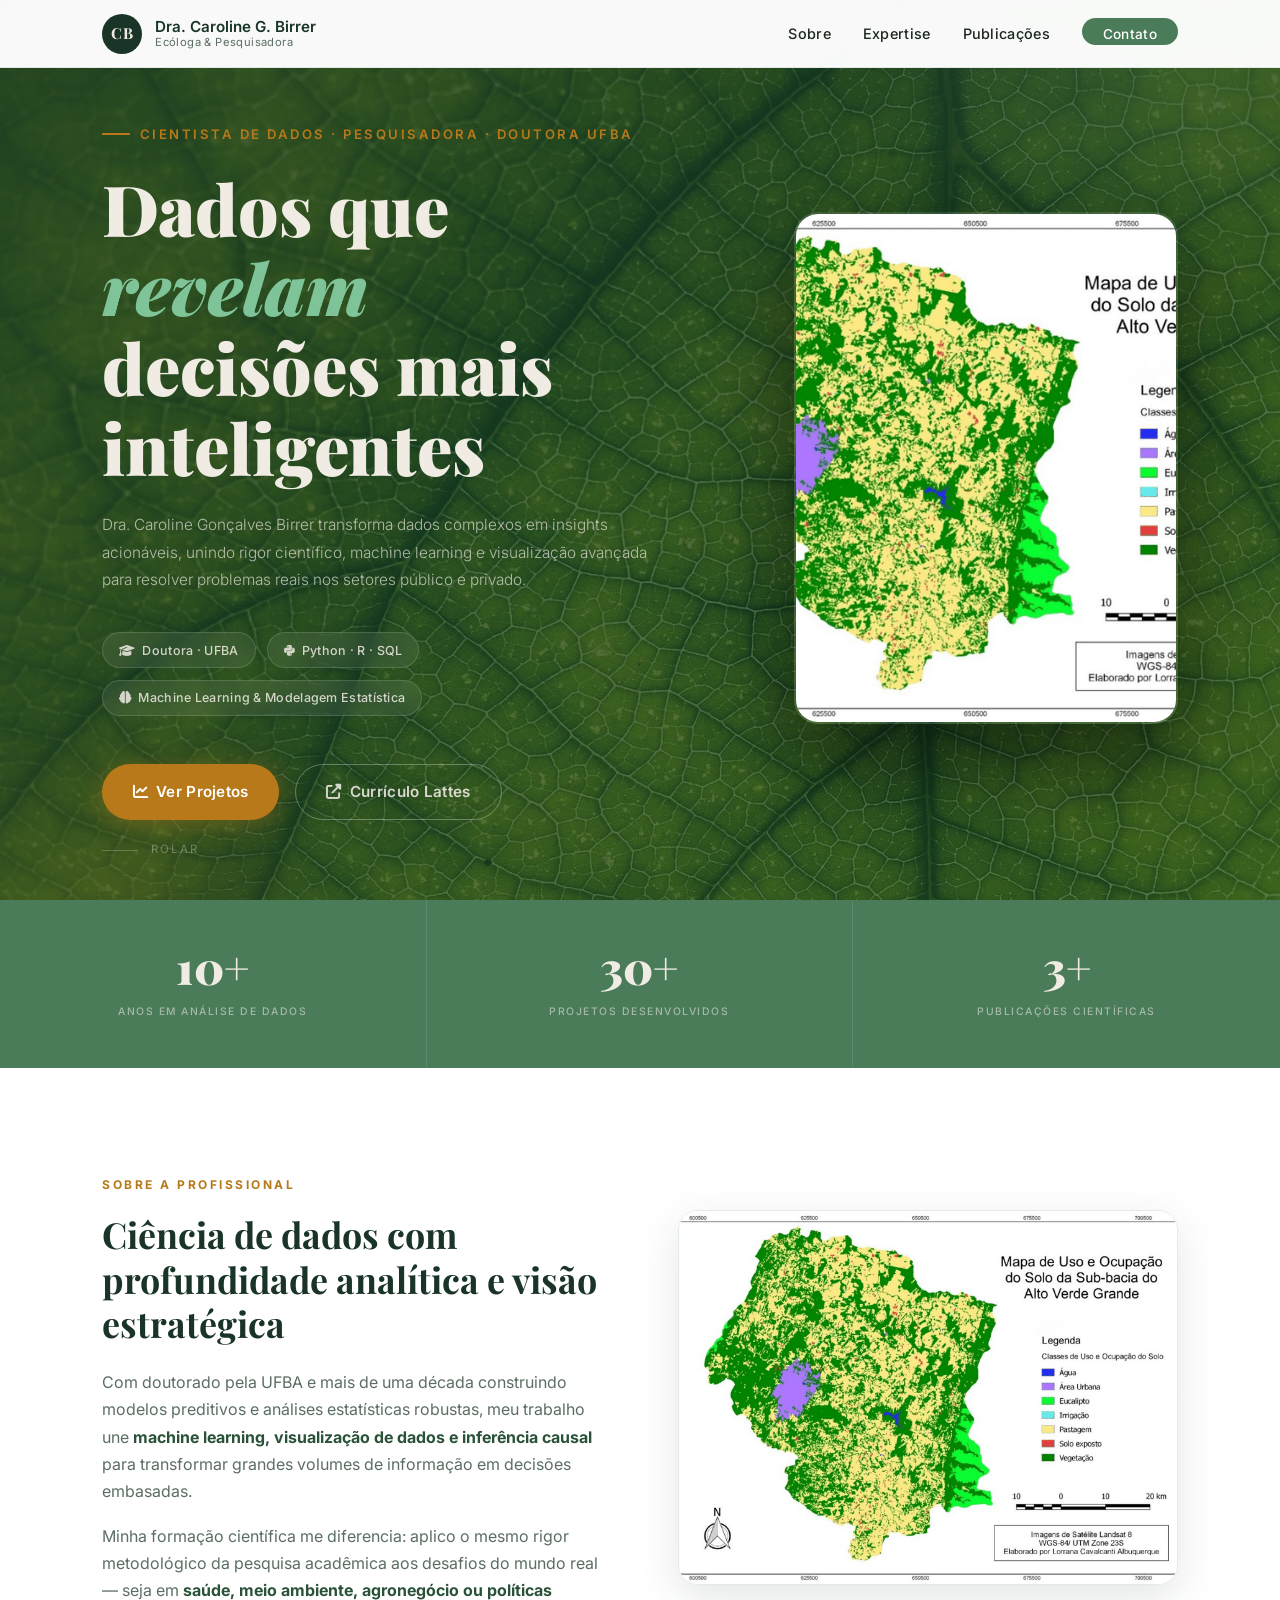
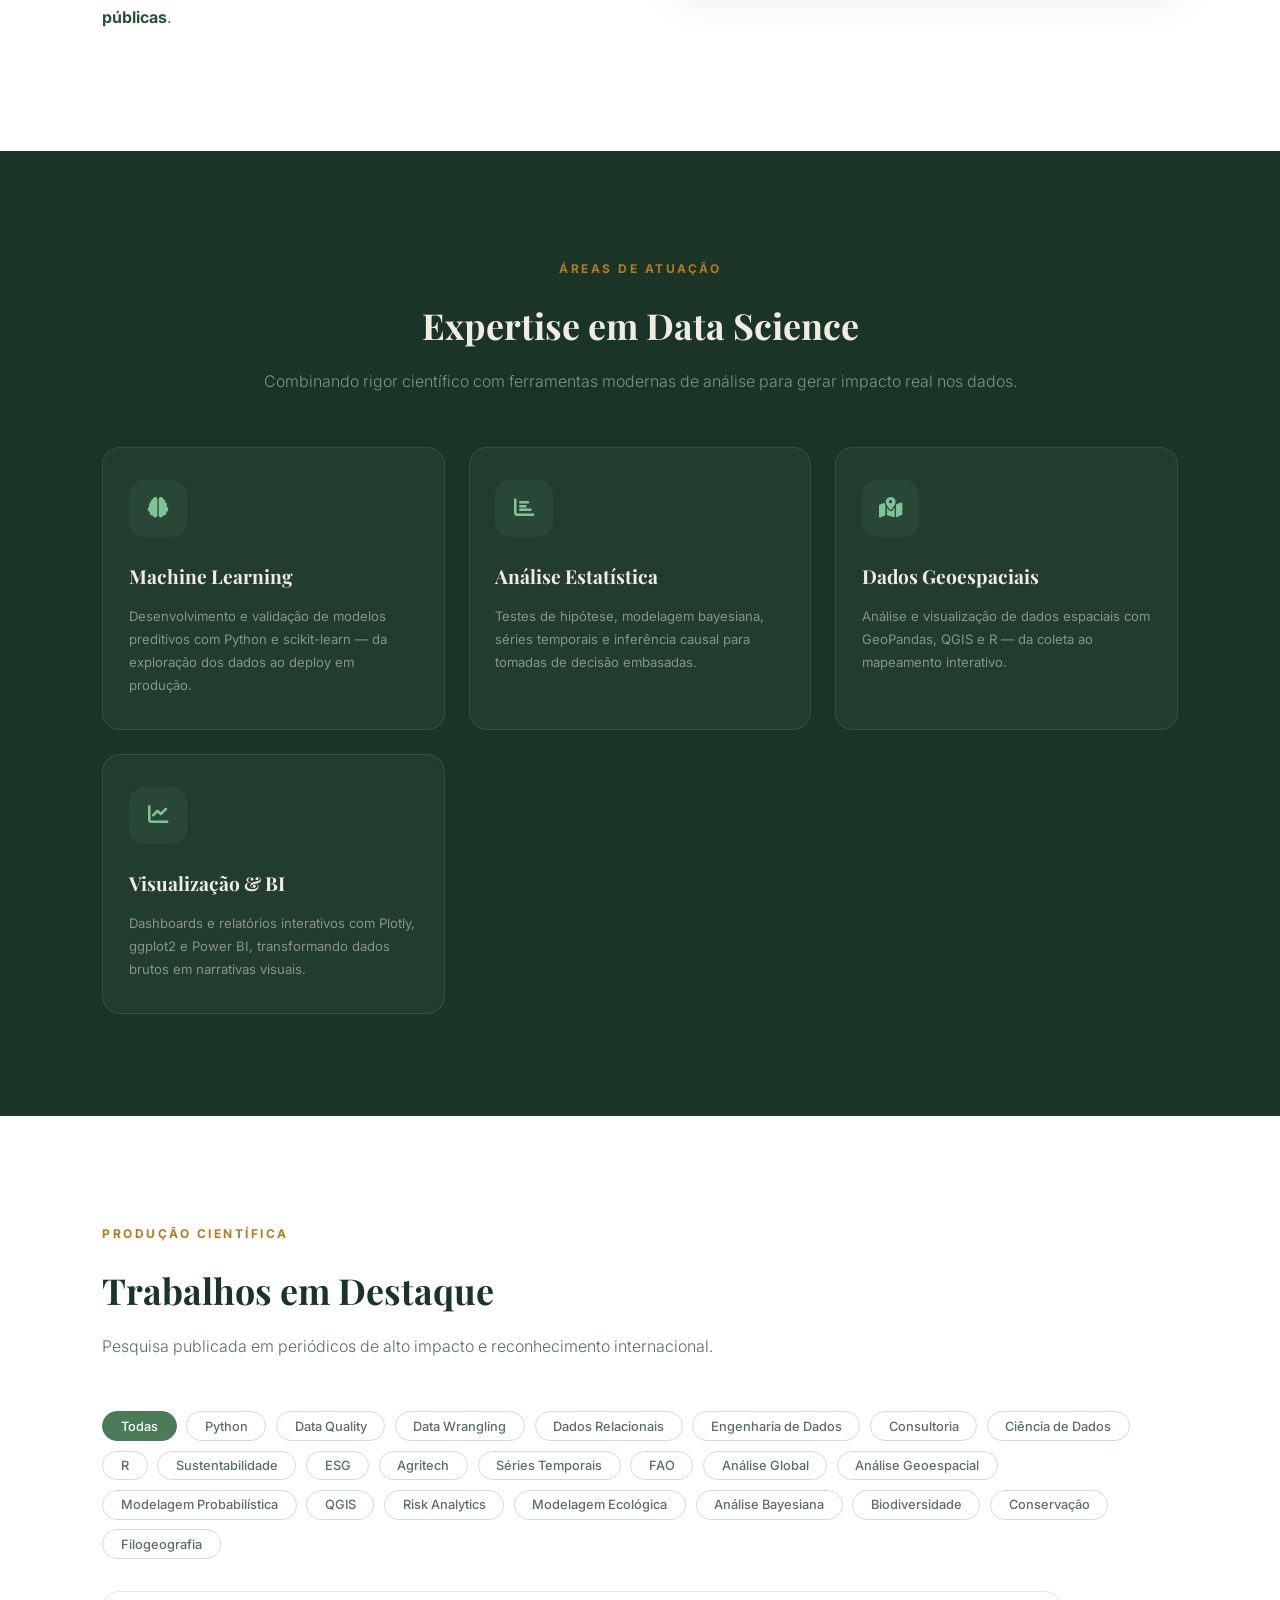
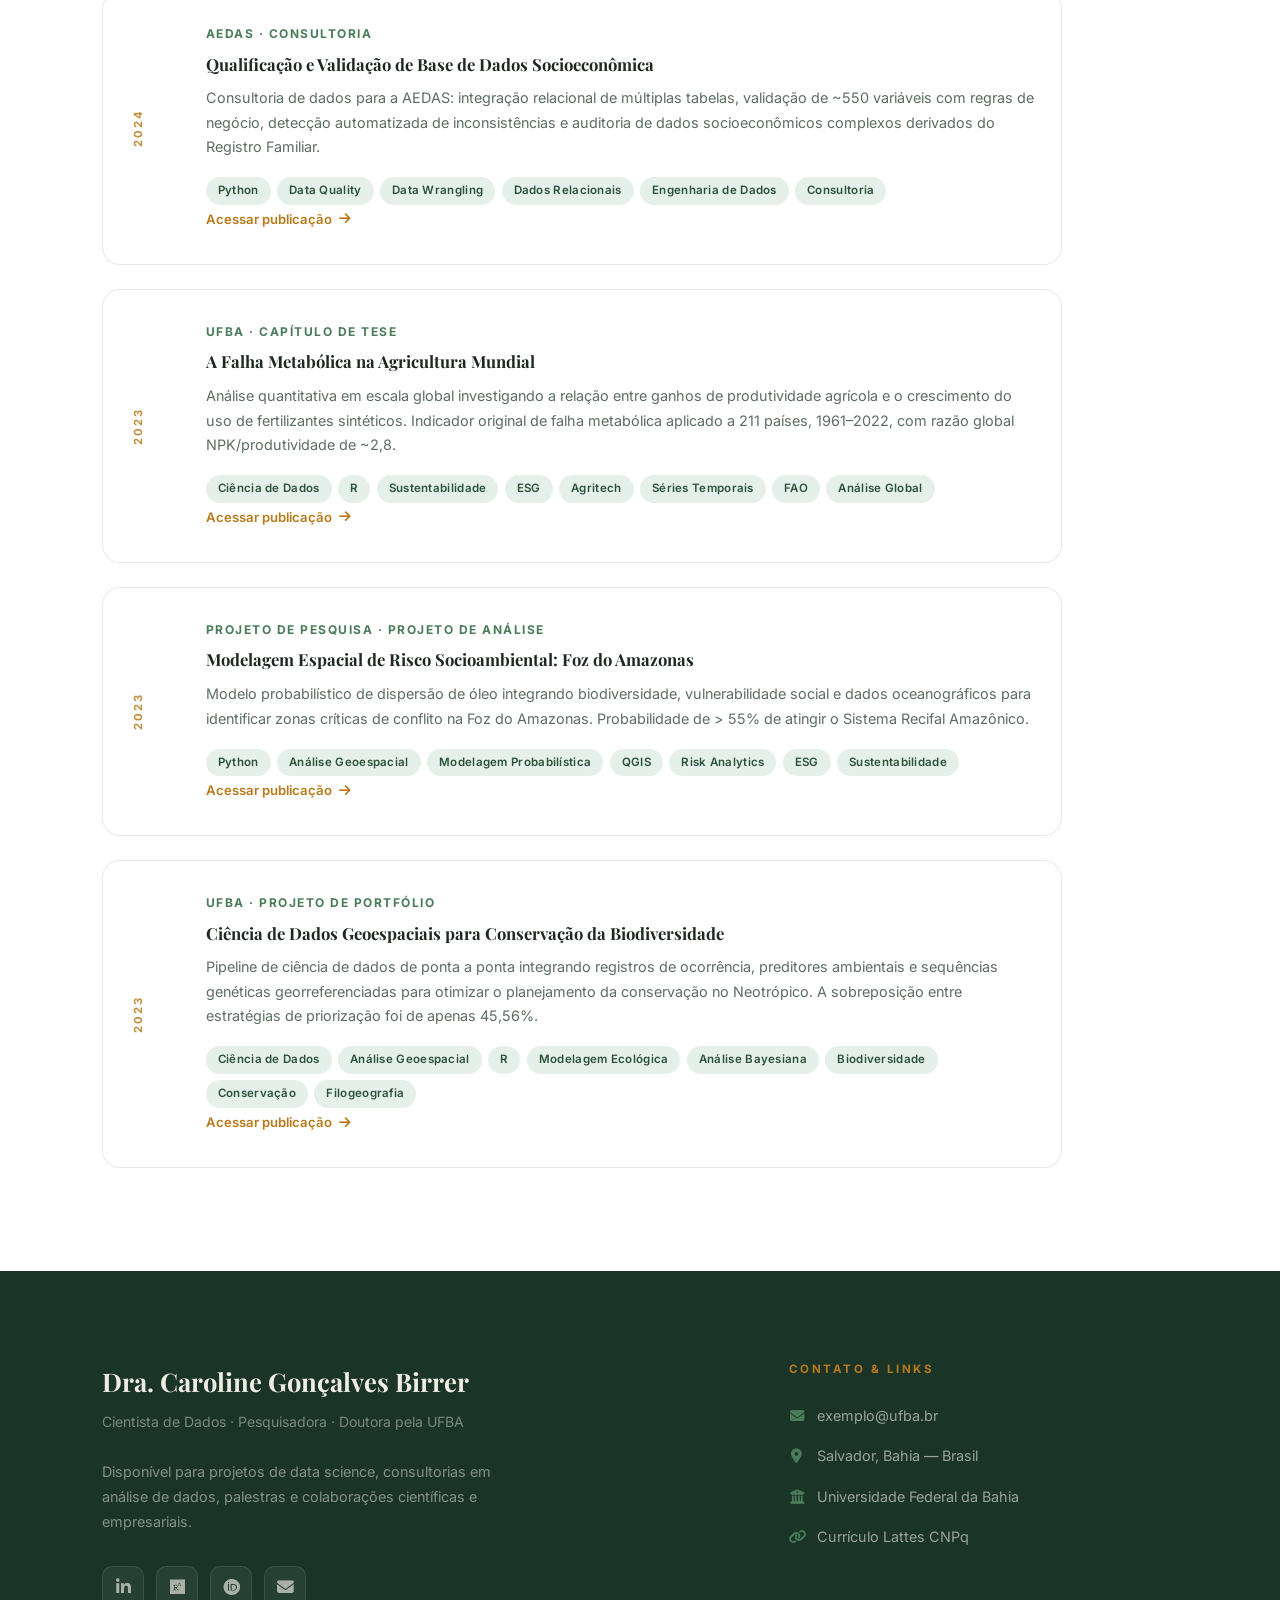
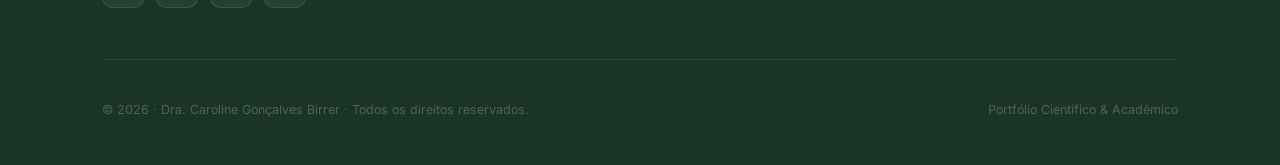
==== commit 5c2eb7f9: "feat: adiciona 4 projetos reais ao portfólio com suporte bilíngue - Adiciona 4 projetos: Conservação" ====
--- a/index.html
+++ b/index.html
@@ -8,693 +8,7 @@
     <link href="https://fonts.googleapis.com/css2?family=Playfair+Display:ital,wght@0,700;0,900;1,700&family=Inter:wght@300;400;500;600&display=swap" rel="stylesheet">
     <link rel="stylesheet" href="https://cdnjs.cloudflare.com/ajax/libs/font-awesome/6.4.0/css/all.min.css">
     
-    <style>
-        :root {
-            --primary:        #4a7c59;
-            --primary-dark:   #2a5239;
-            --primary-deep:   #1a3528;
-            --accent:         #b8791a;
-            --accent-light:   #f2e6cc;
-            --primary-light:  #e6f0ea;
-            --light:          #f4f7f5;
-            --dark:           #1c2820;
-            --text-muted:     #5c6e63;
-            --white:          #ffffff;
-            --off-white:      #f0ece4;
-        }
-
-        *, *::before, *::after { margin: 0; padding: 0; box-sizing: border-box; }
-        html { scroll-behavior: smooth; }
-
-        body {
-            font-family: 'Inter', sans-serif;
-            line-height: 1.7;
-            color: var(--dark);
-            background: var(--white);
-        }
-
-        /* ── NAV ─────────────────────────────────────────── */
-        nav {
-            background: rgba(255,255,255,0.97);
-            backdrop-filter: blur(12px);
-            -webkit-backdrop-filter: blur(12px);
-            padding: clamp(0.7rem, 1.5vh, 1.2rem) clamp(4%, 8vw, 8%);
-            display: flex;
-            justify-content: space-between;
-            align-items: center;
-            position: fixed;
-            top: 0; left: 0; right: 0;
-            z-index: 1000;
-            border-bottom: 1px solid rgba(74,124,89,0.12);
-            transition: padding 0.35s ease, box-shadow 0.35s ease;
-        }
-        nav.scrolled {
-            padding: clamp(0.4rem, 0.8vh, 0.7rem) clamp(4%, 8vw, 8%);
-            box-shadow: 0 4px 30px rgba(26,53,40,0.1);
-        }
-
-        .logo {
-            display: flex;
-            align-items: center;
-            gap: 0.8rem;
-            text-decoration: none;
-        }
-        .logo-monogram {
-            width: 40px; height: 40px;
-            background: var(--primary-deep);
-            color: var(--off-white);
-            border-radius: 50%;
-            display: flex; align-items: center; justify-content: center;
-            font-family: 'Playfair Display', serif;
-            font-weight: 700;
-            font-size: 0.95rem;
-            letter-spacing: 1px;
-            flex-shrink: 0;
-        }
-        .logo-text { display: flex; flex-direction: column; line-height: 1.2; }
-        .logo-name  { font-weight: 600; font-size: 0.95rem; color: var(--primary-deep); }
-        .logo-title { font-size: 0.7rem; color: var(--text-muted); letter-spacing: 0.4px; }
-
-        .nav-links {
-            list-style: none;
-            display: flex;
-            gap: clamp(1.2rem, 2.5vw, 2.5rem);
-            align-items: center;
-        }
-        .nav-links a {
-            text-decoration: none;
-            color: var(--dark);
-            font-weight: 500;
-            font-size: 0.9rem;
-            letter-spacing: 0.3px;
-            position: relative;
-            padding-bottom: 3px;
-        }
-        .nav-links a::after {
-            content: '';
-            position: absolute;
-            bottom: 0; left: 0;
-            width: 0; height: 2px;
-            background: var(--accent);
-            transition: width 0.3s ease;
-        }
-        .nav-links a:hover { color: var(--primary-dark); }
-        .nav-links a:hover::after { width: 100%; }
-
-        .nav-cta {
-            background: var(--primary) !important;
-            color: var(--white) !important;
-            padding: 0.5rem 1.3rem;
-            border-radius: 50px;
-            font-size: 0.85rem !important;
-            transition: background 0.3s ease !important;
-        }
-        .nav-cta:hover { background: var(--primary-dark) !important; }
-        .nav-cta::after { display: none !important; }
-
-        /* ── HERO ────────────────────────────────────────── */
-        .hero {
-            background:
-                linear-gradient(to bottom right, rgba(26,53,40,0.82) 0%, rgba(26,53,40,0.65) 100%),
-                url('images/bg_hero_01.jpeg') center center / cover no-repeat;
-            min-height: 100vh;
-            display: flex;
-            align-items: center;
-            justify-content: space-between;
-            gap: clamp(2rem, 5vw, 4rem);
-            padding: clamp(6rem, 12vh, 10rem) clamp(4%, 8vw, 8%) clamp(4rem, 8vh, 6rem);
-            position: relative;
-            overflow: hidden;
-        }
-
-        /* ── HERO VISUAL (imagem direita) ────────────────── */
-        .hero-visual {
-            flex-shrink: 0;
-            width: clamp(240px, 30vw, 440px);
-            position: relative;
-            z-index: 1;
-        }
-        .hero-visual img {
-            width: 100%;
-            display: block;
-            border-radius: 24px;
-            object-fit: cover;
-            aspect-ratio: 3 / 4;
-            border: 2px solid rgba(255,255,255,0.1);
-            box-shadow: 0 40px 80px rgba(0,0,0,0.45);
-        }
-        .hero::before {
-            content: '';
-            position: absolute;
-            top: -40%; right: -15%;
-            width: clamp(320px, 52vw, 750px); height: clamp(320px, 52vw, 750px);
-            background: radial-gradient(circle, rgba(74,124,89,0.22) 0%, transparent 68%);
-            pointer-events: none;
-        }
-        .hero::after {
-            content: '';
-            position: absolute;
-            bottom: -25%; left: -8%;
-            width: clamp(220px, 36vw, 520px); height: clamp(220px, 36vw, 520px);
-            background: radial-gradient(circle, rgba(184,121,26,0.1) 0%, transparent 68%);
-            pointer-events: none;
-        }
-
-        .hero-content {
-            max-width: clamp(480px, 65vw, 760px);
-            position: relative;
-            z-index: 1;
-        }
-        .hero-eyebrow {
-            display: inline-flex;
-            align-items: center;
-            gap: 0.6rem;
-            color: var(--accent);
-            font-size: 0.82rem;
-            font-weight: 600;
-            letter-spacing: 2.5px;
-            text-transform: uppercase;
-            margin-bottom: 1.5rem;
-        }
-        .hero-eyebrow::before {
-            content: '';
-            display: block;
-            width: 28px; height: 2px;
-            background: var(--accent);
-        }
-        .hero h1 {
-            font-family: 'Playfair Display', serif;
-            font-size: clamp(2.8rem, 5.5vw, 4.4rem);
-            font-weight: 900;
-            color: var(--off-white);
-            line-height: 1.13;
-            margin-bottom: 1.5rem;
-        }
-        .hero h1 em {
-            font-style: italic;
-            color: #7fc499;
-        }
-        .hero-desc {
-            font-size: clamp(0.95rem, 1.2vw, 1.15rem);
-            color: rgba(240,236,228,0.7);
-            max-width: min(600px, 90%);
-            margin-bottom: clamp(1.8rem, 3vw, 2.5rem);
-            font-weight: 300;
-            line-height: 1.8;
-        }
-        .hero-badges {
-            display: flex;
-            flex-wrap: wrap;
-            gap: 0.7rem;
-            margin-bottom: 3rem;
-        }
-        .badge {
-            background: rgba(255,255,255,0.07);
-            border: 1px solid rgba(255,255,255,0.14);
-            color: rgba(240,236,228,0.85);
-            padding: 0.4rem 1rem;
-            border-radius: 50px;
-            font-size: 0.78rem;
-            font-weight: 500;
-            letter-spacing: 0.3px;
-            backdrop-filter: blur(6px);
-        }
-        .hero-cta { display: flex; gap: 1rem; flex-wrap: wrap; }
-
-        .btn {
-            display: inline-flex;
-            align-items: center;
-            gap: 0.5rem;
-            padding: 0.9rem 1.9rem;
-            border-radius: 50px;
-            text-decoration: none;
-            font-weight: 600;
-            font-size: 0.95rem;
-            transition: all 0.3s ease;
-            letter-spacing: 0.3px;
-        }
-        .btn-primary {
-            background: var(--accent);
-            color: var(--white);
-            box-shadow: 0 4px 22px rgba(184,121,26,0.38);
-        }
-        .btn-primary:hover {
-            background: #9e6816;
-            transform: translateY(-3px);
-            box-shadow: 0 10px 30px rgba(184,121,26,0.48);
-        }
-        .btn-ghost {
-            border: 1.5px solid rgba(255,255,255,0.3);
-            color: rgba(240,236,228,0.88);
-        }
-        .btn-ghost:hover {
-            border-color: rgba(255,255,255,0.65);
-            color: var(--off-white);
-            transform: translateY(-3px);
-        }
-
-        .hero-scroll {
-            position: absolute;
-            bottom: 2.5rem; left: 8%;
-            display: flex;
-            align-items: center;
-            gap: 0.8rem;
-            color: rgba(240,236,228,0.35);
-            font-size: 0.72rem;
-            letter-spacing: 2px;
-            text-transform: uppercase;
-        }
-        .scroll-line { width: 36px; height: 1px; background: rgba(240,236,228,0.25); }
-
-        /* ── STATS BAR ───────────────────────────────────── */
-        .stats-bar { background: var(--primary); }
-        .stats-grid {
-            display: grid;
-            grid-template-columns: repeat(3, 1fr);
-        }
-        .stat-item {
-            padding: clamp(1.8rem, 3.5vw, 2.8rem) clamp(1rem, 2vw, 2rem);
-            text-align: center;
-            border-right: 1px solid rgba(255,255,255,0.1);
-        }
-        .stat-item:last-child { border-right: none; }
-        .stat-number {
-            font-family: 'Playfair Display', serif;
-            font-size: clamp(2rem, 3.5vw, 3.8rem);
-            font-weight: 900;
-            color: var(--off-white);
-            display: block;
-            line-height: 1;
-            margin-bottom: 0.4rem;
-        }
-        .stat-label {
-            font-size: clamp(0.65rem, 0.8vw, 0.78rem);
-            color: rgba(240,236,228,0.55);
-            letter-spacing: 1.5px;
-            text-transform: uppercase;
-            font-weight: 500;
-        }
-
-        /* ── SOBRE ───────────────────────────────────────── */
-        #sobre {
-            padding: clamp(4rem, 8vw, 8rem) clamp(4%, 8vw, 8%);
-            display: grid;
-            grid-template-columns: 1fr 1fr;
-            gap: clamp(3rem, 6vw, 6rem);
-            align-items: center;
-        }
-        .label-tag {
-            display: inline-block;
-            color: var(--accent);
-            font-size: 0.75rem;
-            font-weight: 700;
-            letter-spacing: 2.5px;
-            text-transform: uppercase;
-            margin-bottom: 1rem;
-        }
-        .sobre-text h2 {
-            font-family: 'Playfair Display', serif;
-            font-size: clamp(1.8rem, 2.8vw, 2.8rem);
-            font-weight: 700;
-            color: var(--primary-deep);
-            line-height: 1.25;
-            margin-bottom: clamp(1rem, 1.8vw, 1.5rem);
-        }
-        .sobre-text p {
-            color: var(--text-muted);
-            margin-bottom: 1.1rem;
-            font-size: 1rem;
-        }
-        .sobre-text strong { color: var(--primary-dark); }
-
-        /* ── SOBRE FOTO DE PERFIL ─────────────────────── */
-        .sobre-right { display: flex; flex-direction: column; gap: 1.5rem; }
-        .sobre-photo {
-            border-radius: 20px;
-            overflow: hidden;
-            border: 1px solid rgba(74,124,89,0.15);
-            box-shadow: 0 12px 40px rgba(26,53,40,0.12);
-        }
-        .sobre-photo img {
-            width: 100%;
-            display: block;
-            object-fit: cover;
-            aspect-ratio: 4 / 3;
-        }
-        .sobre-highlights { display: flex; flex-direction: column; gap: 1.25rem; }
-        .highlight-item {
-            display: flex;
-            align-items: flex-start;
-            gap: 1rem;
-            padding: 1.4rem 1.5rem;
-            background: var(--light);
-            border-radius: 14px;
-            border-left: 3px solid var(--primary);
-            transition: transform 0.25s ease, box-shadow 0.25s ease;
-        }
-        .highlight-item:hover {
-            transform: translateX(5px);
-            box-shadow: 0 6px 24px rgba(74,124,89,0.1);
-        }
-        .highlight-icon {
-            width: 44px; height: 44px;
-            background: var(--primary-light);
-            border-radius: 11px;
-            display: flex; align-items: center; justify-content: center;
-            color: var(--primary);
-            font-size: 1.1rem;
-            flex-shrink: 0;
-        }
-        .highlight-text h4 {
-            font-size: 0.95rem;
-            font-weight: 600;
-            color: var(--dark);
-            margin-bottom: 0.2rem;
-        }
-        .highlight-text p { font-size: 0.85rem; color: var(--text-muted); margin: 0; }
-
-        /* ── EXPERTISE ───────────────────────────────────── */
-        #expertise {
-            padding: clamp(4rem, 8vw, 8rem) clamp(4%, 8vw, 8%);
-            background: var(--primary-deep);
-        }
-        .section-header { text-align: center; margin-bottom: clamp(2.5rem, 4vw, 4rem); }
-        .section-header h2 {
-            font-family: 'Playfair Display', serif;
-            font-size: clamp(1.8rem, 2.8vw, 2.8rem);
-            font-weight: 700;
-        }
-        .section-sub {
-            font-size: 1rem;
-            margin-top: 0.75rem;
-            font-weight: 300;
-        }
-        #expertise .section-header h2 { color: var(--off-white); }
-        #expertise .section-sub { color: rgba(240,236,228,0.5); }
-
-        .expertise-grid {
-            display: grid;
-            grid-template-columns: repeat(auto-fit, minmax(260px, 1fr));
-            gap: 1.5rem;
-        }
-        .expertise-card {
-            background: rgba(255,255,255,0.04);
-            border: 1px solid rgba(255,255,255,0.09);
-            padding: clamp(1.5rem, 2.5vw, 2.5rem) clamp(1.2rem, 2vw, 2rem);
-            border-radius: 18px;
-            transition: all 0.35s ease;
-            position: relative;
-            overflow: hidden;
-        }
-        .expertise-card::before {
-            content: '';
-            position: absolute;
-            top: 0; left: 0; right: 0;
-            height: 3px;
-            background: linear-gradient(90deg, var(--primary), var(--accent));
-            transform: scaleX(0);
-            transform-origin: left;
-            transition: transform 0.35s ease;
-        }
-        .expertise-card:hover {
-            background: rgba(255,255,255,0.08);
-            transform: translateY(-8px);
-            box-shadow: 0 24px 48px rgba(0,0,0,0.3);
-        }
-        .expertise-card:hover::before { transform: scaleX(1); }
-        .card-icon {
-            width: clamp(44px, 4.5vw, 58px); height: clamp(44px, 4.5vw, 58px);
-            background: rgba(74,124,89,0.18);
-            border-radius: 15px;
-            display: flex; align-items: center; justify-content: center;
-            font-size: clamp(1.1rem, 1.6vw, 1.5rem);
-            color: #7fc499;
-            margin-bottom: clamp(1rem, 1.8vw, 1.5rem);
-        }
-        .expertise-card h3 {
-            font-family: 'Playfair Display', serif;
-            font-size: clamp(1rem, 1.5vw, 1.3rem);
-            color: var(--off-white);
-            margin-bottom: 0.75rem;
-            font-weight: 700;
-        }
-        .expertise-card p {
-            font-size: clamp(0.82rem, 1vw, 0.95rem);
-            color: rgba(240,236,228,0.5);
-            line-height: 1.75;
-        }
-
-        /* ── PUBLICAÇÕES ─────────────────────────────────── */
-        #publicacoes {
-            padding: clamp(4rem, 8vw, 8rem) clamp(4%, 8vw, 8%);
-            background: var(--white);
-        }
-        #publicacoes .section-header { text-align: left; }
-        #publicacoes .section-header h2 { color: var(--primary-deep); }
-        #publicacoes .section-sub { color: var(--text-muted); }
-
-        .pub-grid { display: grid; gap: 1.5rem; max-width: 960px; margin-top: 1rem; }
-
-        .pub-card {
-            display: grid;
-            grid-template-columns: clamp(40px, 4vw, 56px) 1fr;
-            gap: clamp(1.2rem, 2vw, 1.75rem);
-            padding: clamp(1.5rem, 2.5vw, 2.2rem) clamp(1.2rem, 2vw, 2rem);
-            border: 1px solid rgba(74,124,89,0.14);
-            border-radius: 18px;
-            transition: all 0.3s ease;
-            background: var(--white);
-        }
-        .pub-card:hover {
-            border-color: var(--primary);
-            box-shadow: 0 14px 40px rgba(74,124,89,0.11);
-            transform: translateY(-4px);
-        }
-        .pub-year {
-            writing-mode: vertical-rl;
-            text-orientation: mixed;
-            transform: rotate(180deg);
-            font-size: 0.7rem;
-            font-weight: 700;
-            letter-spacing: 2px;
-            color: var(--accent);
-            text-transform: uppercase;
-            align-self: center;
-            opacity: 0.85;
-        }
-        .pub-journal {
-            font-size: 0.75rem;
-            font-weight: 700;
-            color: var(--primary);
-            text-transform: uppercase;
-            letter-spacing: 1.5px;
-            margin-bottom: 0.5rem;
-        }
-        .pub-title {
-            font-family: 'Playfair Display', serif;
-            font-size: clamp(1rem, 1.3vw, 1.2rem);
-            font-weight: 700;
-            color: var(--dark);
-            text-decoration: none;
-            display: block;
-            margin-bottom: 0.65rem;
-            line-height: 1.4;
-            transition: color 0.2s ease;
-        }
-        .pub-title:hover { color: var(--primary); }
-        .pub-desc {
-            font-size: 0.9rem;
-            color: var(--text-muted);
-            margin-bottom: 1.1rem;
-            line-height: 1.7;
-        }
-        .pub-link {
-            display: inline-flex;
-            align-items: center;
-            gap: 0.45rem;
-            font-size: 0.82rem;
-            font-weight: 600;
-            color: var(--accent);
-            text-decoration: none;
-            transition: gap 0.2s ease;
-        }
-        .pub-link:hover { gap: 0.8rem; }
-
-        /* ── FOOTER ──────────────────────────────────────── */
-        footer {
-            background: var(--primary-deep);
-            padding: clamp(4rem, 7vw, 6rem) clamp(4%, 8vw, 8%) clamp(2rem, 3.5vw, 3rem);
-        }
-        .footer-top {
-            display: grid;
-            grid-template-columns: 1.6fr 1fr;
-            gap: clamp(3rem, 5vw, 5rem);
-            padding-bottom: clamp(2.5rem, 4vw, 4rem);
-            border-bottom: 1px solid rgba(255,255,255,0.08);
-            margin-bottom: clamp(2rem, 3vw, 3rem);
-        }
-        .footer-brand h3 {
-            font-family: 'Playfair Display', serif;
-            font-size: clamp(1.3rem, 2vw, 1.8rem);
-            color: var(--off-white);
-            font-weight: 700;
-            margin-bottom: 0.4rem;
-        }
-        .footer-brand .subtitle {
-            color: rgba(240,236,228,0.45);
-            font-size: 0.88rem;
-            margin-bottom: 1.5rem;
-        }
-        .footer-brand > p {
-            color: rgba(240,236,228,0.5);
-            font-size: 0.9rem;
-            max-width: 400px;
-            line-height: 1.75;
-            margin-bottom: 2rem;
-        }
-        .social-links { display: flex; gap: 0.75rem; }
-        .social-links a {
-            width: 42px; height: 42px;
-            background: rgba(255,255,255,0.06);
-            border: 1px solid rgba(255,255,255,0.1);
-            border-radius: 10px;
-            display: flex; align-items: center; justify-content: center;
-            color: rgba(240,236,228,0.65);
-            font-size: 1.05rem;
-            transition: all 0.3s ease;
-            text-decoration: none;
-        }
-        .social-links a:hover {
-            background: var(--accent);
-            border-color: var(--accent);
-            color: var(--white);
-            transform: translateY(-3px);
-        }
-        .footer-contact h4 {
-            font-size: 0.72rem;
-            font-weight: 700;
-            letter-spacing: 2.5px;
-            text-transform: uppercase;
-            color: var(--accent);
-            margin-bottom: 1.5rem;
-        }
-        .contact-item {
-            display: flex;
-            align-items: center;
-            gap: 0.8rem;
-            margin-bottom: 1rem;
-            color: rgba(240,236,228,0.6);
-            font-size: 0.9rem;
-        }
-        .contact-item i { color: var(--primary); width: 16px; text-align: center; }
-        .contact-item a { color: inherit; text-decoration: none; transition: color 0.2s; }
-        .contact-item a:hover { color: var(--accent-light); }
-
-        .footer-bottom {
-            display: flex;
-            justify-content: space-between;
-            align-items: center;
-        }
-        .footer-bottom p { font-size: 0.78rem; color: rgba(240,236,228,0.25); }
-
-        /* ── ANIMATIONS ──────────────────────────────────── */
-        .fade-up {
-            opacity: 0;
-            transform: translateY(28px);
-            transition: opacity 0.7s ease, transform 0.7s ease;
-        }
-        .fade-up.visible { opacity: 1; transform: translateY(0); }
-
-        .pub-loading {
-            display: flex;
-            align-items: center;
-            gap: 1rem;
-            padding: 3rem 0;
-            color: var(--text-muted);
-            font-size: 0.95rem;
-        }
-        .pub-spinner {
-            width: 22px; height: 22px;
-            border: 2px solid var(--primary-light);
-            border-top-color: var(--primary);
-            border-radius: 50%;
-            animation: spin 0.75s linear infinite;
-        }
-        @keyframes spin { to { transform: rotate(360deg); } }
-
-        .pub-filters {
-            display: flex;
-            flex-wrap: wrap;
-            gap: 0.6rem;
-            margin-bottom: 2rem;
-        }
-        .filter-btn {
-            background: transparent;
-            border: 1.5px solid rgba(74,124,89,0.25);
-            color: var(--text-muted);
-            padding: 0.4rem 1.1rem;
-            border-radius: 50px;
-            font-size: 0.8rem;
-            font-weight: 500;
-            cursor: pointer;
-            transition: all 0.2s ease;
-            font-family: 'Inter', sans-serif;
-        }
-        .filter-btn:hover {
-            border-color: var(--primary);
-            color: var(--primary);
-        }
-        .filter-btn.active {
-            background: var(--primary);
-            border-color: var(--primary);
-            color: var(--white);
-        }
-
-        .pub-card { display: none; }
-        .pub-card.visible { display: grid; }
-
-        .pub-tag-list {
-            display: flex;
-            flex-wrap: wrap;
-            gap: 0.4rem;
-            margin-top: 0.9rem;
-        }
-        .pub-tag {
-            background: var(--primary-light);
-            color: var(--primary-dark);
-            font-size: 0.72rem;
-            font-weight: 600;
-            padding: 0.25rem 0.75rem;
-            border-radius: 50px;
-            letter-spacing: 0.3px;
-        }
-
-        .pub-error {
-            color: var(--text-muted);
-            padding: 2rem 0;
-            font-size: 0.95rem;
-        }
-
-        /* ── RESPONSIVE ──────────────────────────────────── */
-        @media (max-width: 960px) {
-            #sobre { grid-template-columns: 1fr; gap: 3rem; }
-            .footer-top { grid-template-columns: 1fr; gap: 2.5rem; }
-            .stats-grid { grid-template-columns: 1fr; }
-            .stat-item { border-right: none; border-bottom: 1px solid rgba(255,255,255,0.1); }
-            .stat-item:last-child { border-bottom: none; }
-        }
-        @media (max-width: 768px) {
-            nav { padding: 1rem 5%; }
-            .nav-links { display: none; }
-            .hero { padding: 7rem 5% 4rem; min-height: auto; flex-direction: column; }
-            .hero-visual { display: none; }
-            #sobre, #expertise, #publicacoes { padding: 4rem 5%; }
-            footer { padding: 3.5rem 5% 2rem; }
-            .pub-card { grid-template-columns: 1fr; }
-            .pub-year { writing-mode: horizontal-tb; transform: none; }
-            .footer-bottom { flex-direction: column; gap: 0.75rem; text-align: center; }
-        }
-    </style>
+    <link rel="stylesheet" href="css/style.css">
 </head>
 <body>
 
@@ -760,259 +74,6 @@
     <!-- Renderizado via data/contato.json -->
     <footer id="contato"></footer>
 
-    <script>
-        // ── Utilitário de sanitização ─────────────────────────
-        function esc(str) {
-            return String(str ?? '')
-                .replace(/&/g, '&amp;')
-                .replace(/</g, '&lt;')
-                .replace(/>/g, '&gt;')
-                .replace(/"/g, '&quot;')
-                .replace(/'/g, '&#039;');
-        }
-
-        // Permite apenas tags inline seguras nos parágrafos do JSON
-        // (strong, em, a com href relativo/mailto)
-        function safeParagraph(html) {
-            const div = document.createElement('div');
-            div.innerHTML = html;
-            div.querySelectorAll('*').forEach(el => {
-                const allowed = ['strong','em','a','span'];
-                if (!allowed.includes(el.tagName.toLowerCase())) {
-                    el.replaceWith(document.createTextNode(el.textContent));
-                }
-                if (el.tagName.toLowerCase() === 'a') {
-                    const href = el.getAttribute('href') || '';
-                    if (!/^(https?:|mailto:|#)/.test(href)) el.removeAttribute('href');
-                    el.setAttribute('rel', 'noopener');
-                }
-                [...el.attributes].forEach(attr => {
-                    if (!['href','rel','title','class'].includes(attr.name)) el.removeAttribute(attr.name);
-                });
-            });
-            return div.innerHTML;
-        }
-
-        // ── Nav shrink on scroll ──────────────────────────────
-        const nav = document.getElementById('main-nav');
-        window.addEventListener('scroll', () => {
-            nav.classList.toggle('scrolled', window.scrollY > 60);
-        });
-
-        // ── IntersectionObserver (fade-up) ────────────────────
-        const observer = new IntersectionObserver((entries) => {
-            entries.forEach(e => { if (e.isIntersecting) e.target.classList.add('visible'); });
-        }, { threshold: 0.12 });
-        function observe(el) { observer.observe(el); }
-
-        // Observa elementos fade-up já presentes no HTML estático
-        document.querySelectorAll('.fade-up').forEach(observe);
-
-        // ── Loader genérico ───────────────────────────────────
-        async function loadJSON(path) {
-            const res = await fetch(path);
-            if (!res.ok) throw new Error(`HTTP ${res.status} — ${path}`);
-            return res.json();
-        }
-
-        // ── HERO ──────────────────────────────────────────────
-        // Fonte: data/hero.json
-        loadJSON('data/hero.json').then(d => {
-            const badgesHtml = d.badges.map(b =>
-                `<span class="badge"><i class="${esc(b.icon)}"></i>&nbsp; ${esc(b.text)}</span>`
-            ).join('');
-
-            const ctaHtml = d.cta.map(c =>
-                `<a href="${esc(c.href)}" class="btn ${esc(c.style)}"
-                    ${c.external ? 'target="_blank" rel="noopener"' : ''}>
-                    <i class="${esc(c.icon)}"></i> ${esc(c.label)}
-                </a>`
-            ).join('');
-
-            document.getElementById('hero-content').innerHTML = `
-                <div class="hero-eyebrow">${esc(d.eyebrow)}</div>
-                <h1>${esc(d.headline)} <em>${esc(d.headline_em)}</em><br>${esc(d.headline_suffix)}</h1>
-                <p class="hero-desc">${esc(d.description)}</p>
-                <div class="hero-badges">${badgesHtml}</div>
-                <div class="hero-cta">${ctaHtml}</div>`;
-
-            if (d.photo) {
-                document.getElementById('hero-visual').innerHTML =
-                    `<img src="${esc(d.photo)}" alt="${esc(d.photo_alt || 'Visual de destaque')}" loading="lazy">`;
-            }
-
-            const statsGrid = document.getElementById('stats-grid');
-            d.stats.forEach((s, i) => {
-                const el = document.createElement('div');
-                el.className = 'stat-item fade-up';
-                el.style.transitionDelay = `${i * 0.1}s`;
-                el.innerHTML = `<span class="stat-number">${esc(s.number)}</span>
-                                <span class="stat-label">${esc(s.label)}</span>`;
-                statsGrid.appendChild(el);
-                observe(el);
-            });
-        }).catch(console.error);
-
-        // ── SOBRE ─────────────────────────────────────────────
-        // Fonte: data/sobre.json
-        loadJSON('data/sobre.json').then(d => {
-            const parasHtml = d.paragraphs.map(p => `<p>${safeParagraph(p)}</p>`).join('');
-
-            const highlightsHtml = d.highlights.map(h => `
-                <div class="highlight-item">
-                    <div class="highlight-icon"><i class="${esc(h.icon)}"></i></div>
-                    <div class="highlight-text">
-                        <h4>${esc(h.title)}</h4>
-                        <p>${esc(h.description)}</p>
-                    </div>
-                </div>`).join('');
-
-            const photoHtml = d.photo
-                ? `<div class="sobre-photo"><img src="${esc(d.photo)}" alt="${esc(d.photo_alt || 'Foto de perfil')}" loading="lazy"></div>`
-                : '';
-
-            const sobre = document.getElementById('sobre');
-            sobre.innerHTML = `
-                <div class="sobre-text fade-up">
-                    <span class="label-tag">${esc(d.label)}</span>
-                    <h2>${esc(d.title)}</h2>
-                    ${parasHtml}
-                </div>
-                <div class="sobre-right fade-up" style="transition-delay:.15s">
-                    ${photoHtml}
-                    <div class="sobre-highlights">${highlightsHtml}</div>
-                </div>`;
-            sobre.querySelectorAll('.fade-up').forEach(observe);
-        }).catch(console.error);
-
-        // ── ÁREAS ─────────────────────────────────────────────
-        // Fonte: data/areas.json
-        loadJSON('data/areas.json').then(d => {
-            const cardsHtml = d.areas.map((a, i) => `
-                <div class="expertise-card fade-up" style="transition-delay:${i * 0.1}s">
-                    <div class="card-icon"><i class="${esc(a.icon)}"></i></div>
-                    <h3>${esc(a.title)}</h3>
-                    <p>${esc(a.description)}</p>
-                </div>`).join('');
-
-            const expertise = document.getElementById('expertise');
-            expertise.innerHTML = `
-                <div class="section-header fade-up">
-                    <span class="label-tag">${esc(d.label)}</span>
-                    <h2>${esc(d.title)}</h2>
-                    <p class="section-sub">${esc(d.subtitle)}</p>
-                </div>
-                <div class="expertise-grid">${cardsHtml}</div>`;
-            expertise.querySelectorAll('.fade-up').forEach(observe);
-        }).catch(console.error);
-
-        // ── CONTATO / FOOTER ──────────────────────────────────
-        // Fonte: data/contato.json
-        loadJSON('data/contato.json').then(d => {
-            const socialHtml = d.social.map(s =>
-                `<a href="${esc(s.href)}" title="${esc(s.title)}"><i class="${esc(s.icon)}"></i></a>`
-            ).join('');
-
-            const contactHtml = d.contact_items.map(c => {
-                let inner;
-                if (c.type === 'email') {
-                    inner = `<a href="mailto:${esc(c.value)}">${esc(c.label)}</a>`;
-                } else if (c.type === 'link') {
-                    inner = `<a href="${esc(c.value)}" target="_blank" rel="noopener">${esc(c.label)}</a>`;
-                } else {
-                    inner = `<span>${esc(c.label)}</span>`;
-                }
-                return `<div class="contact-item"><i class="${esc(c.icon)}"></i>${inner}</div>`;
-            }).join('');
-
-            document.getElementById('contato').innerHTML = `
-                <div class="footer-top">
-                    <div class="footer-brand">
-                        <h3>${esc(d.name)}</h3>
-                        <p class="subtitle">${esc(d.subtitle)}</p>
-                        <p>${esc(d.availability)}</p>
-                        <div class="social-links">${socialHtml}</div>
-                    </div>
-                    <div class="footer-contact">
-                        <h4>Contato &amp; Links</h4>
-                        ${contactHtml}
-                    </div>
-                </div>
-                <div class="footer-bottom">
-                    <p>${esc(d.footer_copy)}</p>
-                    <p>${esc(d.footer_sub)}</p>
-                </div>`;
-        }).catch(console.error);
-
-        // ── PUBLICAÇÕES ───────────────────────────────────────
-        // Fonte: data/publications.json
-        (async function loadPublications() {
-            const grid    = document.getElementById('pub-grid');
-            const loading = document.getElementById('pub-loading');
-            const filters = document.getElementById('pub-filters');
-
-            let publications = [];
-            try {
-                publications = await loadJSON('data/publications.json');
-            } catch {
-                loading.outerHTML = `<p class="pub-error">
-                    <i class="fas fa-exclamation-circle"></i>
-                    Não foi possível carregar as publicações. Verifique <code>data/publications.json</code>.
-                </p>`;
-                return;
-            }
-
-            publications.sort((a, b) => parseInt(b.year) - parseInt(a.year));
-
-            const allTags = ['Todas', ...new Set(publications.flatMap(p => p.tags || []))];
-            allTags.forEach((tag, i) => {
-                const btn = document.createElement('button');
-                btn.className = 'filter-btn' + (i === 0 ? ' active' : '');
-                btn.textContent = tag;
-                btn.dataset.tag = tag;
-                btn.addEventListener('click', () => applyFilter(tag));
-                filters.appendChild(btn);
-            });
-
-            loading.remove();
-            publications.forEach((pub, index) => {
-                const card = document.createElement('div');
-                card.className = 'pub-card visible fade-up';
-                card.style.transitionDelay = `${index * 0.1}s`;
-                card.dataset.tags = JSON.stringify(pub.tags || []);
-
-                const tagsHtml = (pub.tags || [])
-                    .map(t => `<span class="pub-tag">${esc(t)}</span>`).join('');
-                const linkLabel = pub.type === 'Tese de Doutorado' ? 'Acessar documento' : 'Acessar publicação';
-
-                card.innerHTML = `
-                    <span class="pub-year">${esc(pub.year)}</span>
-                    <div class="pub-content">
-                        <div class="pub-journal">${esc(pub.journal)} · ${esc(pub.type)}</div>
-                        <a href="publication.html?id=${esc(pub.id)}" class="pub-title">
-                            ${esc(pub.title)}
-                        </a>
-                        <p class="pub-desc">${esc(pub.description)}</p>
-                        <div class="pub-tag-list">${tagsHtml}</div>
-                        <a href="publication.html?id=${esc(pub.id)}" class="pub-link">
-                            ${linkLabel} <i class="fas fa-arrow-right"></i>
-                        </a>
-                    </div>`;
-
-                grid.appendChild(card);
-                observe(card);
-            });
-
-            function applyFilter(tag) {
-                document.querySelectorAll('.filter-btn').forEach(b => {
-                    b.classList.toggle('active', b.dataset.tag === tag);
-                });
-                document.querySelectorAll('.pub-card').forEach(card => {
-                    const cardTags = JSON.parse(card.dataset.tags);
-                    card.classList.toggle('visible', tag === 'Todas' || cardTags.includes(tag));
-                });
-            }
-        })();
-    </script>
+    <script src="js/main.js"></script>
 </body>
 </html>
--- a/css/style.css
+++ b/css/style.css
@@ -0,0 +1,685 @@
+:root {
+    --primary:        #4a7c59;
+    --primary-dark:   #2a5239;
+    --primary-deep:   #1a3528;
+    --accent:         #b8791a;
+    --accent-light:   #f2e6cc;
+    --primary-light:  #e6f0ea;
+    --light:          #f4f7f5;
+    --dark:           #1c2820;
+    --text-muted:     #5c6e63;
+    --white:          #ffffff;
+    --off-white:      #f0ece4;
+}
+
+*, *::before, *::after { margin: 0; padding: 0; box-sizing: border-box; }
+html { scroll-behavior: smooth; }
+
+body {
+    font-family: 'Inter', sans-serif;
+    line-height: 1.7;
+    color: var(--dark);
+    background: var(--white);
+}
+
+/* ── NAV ─────────────────────────────────────────── */
+nav {
+    background: rgba(255,255,255,0.97);
+    backdrop-filter: blur(12px);
+    -webkit-backdrop-filter: blur(12px);
+    padding: clamp(0.7rem, 1.5vh, 1.2rem) clamp(4%, 8vw, 8%);
+    display: flex;
+    justify-content: space-between;
+    align-items: center;
+    position: fixed;
+    top: 0; left: 0; right: 0;
+    z-index: 1000;
+    border-bottom: 1px solid rgba(74,124,89,0.12);
+    transition: padding 0.35s ease, box-shadow 0.35s ease;
+}
+nav.scrolled {
+    padding: clamp(0.4rem, 0.8vh, 0.7rem) clamp(4%, 8vw, 8%);
+    box-shadow: 0 4px 30px rgba(26,53,40,0.1);
+}
+
+.logo {
+    display: flex;
+    align-items: center;
+    gap: 0.8rem;
+    text-decoration: none;
+}
+.logo-monogram {
+    width: 40px; height: 40px;
+    background: var(--primary-deep);
+    color: var(--off-white);
+    border-radius: 50%;
+    display: flex; align-items: center; justify-content: center;
+    font-family: 'Playfair Display', serif;
+    font-weight: 700;
+    font-size: 0.95rem;
+    letter-spacing: 1px;
+    flex-shrink: 0;
+}
+.logo-text { display: flex; flex-direction: column; line-height: 1.2; }
+.logo-name  { font-weight: 600; font-size: 0.95rem; color: var(--primary-deep); }
+.logo-title { font-size: 0.7rem; color: var(--text-muted); letter-spacing: 0.4px; }
+
+.nav-links {
+    list-style: none;
+    display: flex;
+    gap: clamp(1.2rem, 2.5vw, 2.5rem);
+    align-items: center;
+}
+.nav-links a {
+    text-decoration: none;
+    color: var(--dark);
+    font-weight: 500;
+    font-size: 0.9rem;
+    letter-spacing: 0.3px;
+    position: relative;
+    padding-bottom: 3px;
+}
+.nav-links a::after {
+    content: '';
+    position: absolute;
+    bottom: 0; left: 0;
+    width: 0; height: 2px;
+    background: var(--accent);
+    transition: width 0.3s ease;
+}
+.nav-links a:hover { color: var(--primary-dark); }
+.nav-links a:hover::after { width: 100%; }
+
+.nav-cta {
+    background: var(--primary) !important;
+    color: var(--white) !important;
+    padding: 0.5rem 1.3rem;
+    border-radius: 50px;
+    font-size: 0.85rem !important;
+    transition: background 0.3s ease !important;
+}
+.nav-cta:hover { background: var(--primary-dark) !important; }
+.nav-cta::after { display: none !important; }
+
+/* ── HERO ────────────────────────────────────────── */
+.hero {
+    background:
+        linear-gradient(to bottom right, rgba(26,53,40,0.82) 0%, rgba(26,53,40,0.65) 100%),
+        url('../images/bg_hero_01.jpeg') center center / cover no-repeat;
+    min-height: 100vh;
+    display: flex;
+    align-items: center;
+    justify-content: space-between;
+    gap: clamp(2rem, 5vw, 4rem);
+    padding: clamp(6rem, 12vh, 10rem) clamp(4%, 8vw, 8%) clamp(4rem, 8vh, 6rem);
+    position: relative;
+    overflow: hidden;
+}
+
+/* ── HERO VISUAL (imagem direita) ────────────────── */
+.hero-visual {
+    flex-shrink: 0;
+    width: clamp(240px, 30vw, 440px);
+    position: relative;
+    z-index: 1;
+}
+.hero-visual img {
+    width: 100%;
+    display: block;
+    border-radius: 24px;
+    object-fit: cover;
+    aspect-ratio: 3 / 4;
+    border: 2px solid rgba(255,255,255,0.1);
+    box-shadow: 0 40px 80px rgba(0,0,0,0.45);
+}
+.hero::before {
+    content: '';
+    position: absolute;
+    top: -40%; right: -15%;
+    width: clamp(320px, 52vw, 750px); height: clamp(320px, 52vw, 750px);
+    background: radial-gradient(circle, rgba(74,124,89,0.22) 0%, transparent 68%);
+    pointer-events: none;
+}
+.hero::after {
+    content: '';
+    position: absolute;
+    bottom: -25%; left: -8%;
+    width: clamp(220px, 36vw, 520px); height: clamp(220px, 36vw, 520px);
+    background: radial-gradient(circle, rgba(184,121,26,0.1) 0%, transparent 68%);
+    pointer-events: none;
+}
+
+.hero-content {
+    max-width: clamp(480px, 65vw, 760px);
+    position: relative;
+    z-index: 1;
+}
+.hero-eyebrow {
+    display: inline-flex;
+    align-items: center;
+    gap: 0.6rem;
+    color: var(--accent);
+    font-size: 0.82rem;
+    font-weight: 600;
+    letter-spacing: 2.5px;
+    text-transform: uppercase;
+    margin-bottom: 1.5rem;
+}
+.hero-eyebrow::before {
+    content: '';
+    display: block;
+    width: 28px; height: 2px;
+    background: var(--accent);
+}
+.hero h1 {
+    font-family: 'Playfair Display', serif;
+    font-size: clamp(2.8rem, 5.5vw, 4.4rem);
+    font-weight: 900;
+    color: var(--off-white);
+    line-height: 1.13;
+    margin-bottom: 1.5rem;
+}
+.hero h1 em {
+    font-style: italic;
+    color: #7fc499;
+}
+.hero-desc {
+    font-size: clamp(0.95rem, 1.2vw, 1.15rem);
+    color: rgba(240,236,228,0.7);
+    max-width: min(600px, 90%);
+    margin-bottom: clamp(1.8rem, 3vw, 2.5rem);
+    font-weight: 300;
+    line-height: 1.8;
+}
+.hero-badges {
+    display: flex;
+    flex-wrap: wrap;
+    gap: 0.7rem;
+    margin-bottom: 3rem;
+}
+.badge {
+    background: rgba(255,255,255,0.07);
+    border: 1px solid rgba(255,255,255,0.14);
+    color: rgba(240,236,228,0.85);
+    padding: 0.4rem 1rem;
+    border-radius: 50px;
+    font-size: 0.78rem;
+    font-weight: 500;
+    letter-spacing: 0.3px;
+    backdrop-filter: blur(6px);
+}
+.hero-cta { display: flex; gap: 1rem; flex-wrap: wrap; }
+
+.btn {
+    display: inline-flex;
+    align-items: center;
+    gap: 0.5rem;
+    padding: 0.9rem 1.9rem;
+    border-radius: 50px;
+    text-decoration: none;
+    font-weight: 600;
+    font-size: 0.95rem;
+    transition: all 0.3s ease;
+    letter-spacing: 0.3px;
+}
+.btn-primary {
+    background: var(--accent);
+    color: var(--white);
+    box-shadow: 0 4px 22px rgba(184,121,26,0.38);
+}
+.btn-primary:hover {
+    background: #9e6816;
+    transform: translateY(-3px);
+    box-shadow: 0 10px 30px rgba(184,121,26,0.48);
+}
+.btn-ghost {
+    border: 1.5px solid rgba(255,255,255,0.3);
+    color: rgba(240,236,228,0.88);
+}
+.btn-ghost:hover {
+    border-color: rgba(255,255,255,0.65);
+    color: var(--off-white);
+    transform: translateY(-3px);
+}
+
+.hero-scroll {
+    position: absolute;
+    bottom: 2.5rem; left: 8%;
+    display: flex;
+    align-items: center;
+    gap: 0.8rem;
+    color: rgba(240,236,228,0.35);
+    font-size: 0.72rem;
+    letter-spacing: 2px;
+    text-transform: uppercase;
+}
+.scroll-line { width: 36px; height: 1px; background: rgba(240,236,228,0.25); }
+
+/* ── STATS BAR ───────────────────────────────────── */
+.stats-bar { background: var(--primary); }
+.stats-grid {
+    display: grid;
+    grid-template-columns: repeat(3, 1fr);
+}
+.stat-item {
+    padding: clamp(1.8rem, 3.5vw, 2.8rem) clamp(1rem, 2vw, 2rem);
+    text-align: center;
+    border-right: 1px solid rgba(255,255,255,0.1);
+}
+.stat-item:last-child { border-right: none; }
+.stat-number {
+    font-family: 'Playfair Display', serif;
+    font-size: clamp(2rem, 3.5vw, 3.8rem);
+    font-weight: 900;
+    color: var(--off-white);
+    display: block;
+    line-height: 1;
+    margin-bottom: 0.4rem;
+}
+.stat-label {
+    font-size: clamp(0.65rem, 0.8vw, 0.78rem);
+    color: rgba(240,236,228,0.55);
+    letter-spacing: 1.5px;
+    text-transform: uppercase;
+    font-weight: 500;
+}
+
+/* ── SOBRE ───────────────────────────────────────── */
+#sobre {
+    padding: clamp(4rem, 8vw, 8rem) clamp(4%, 8vw, 8%);
+    display: grid;
+    grid-template-columns: 1fr 1fr;
+    gap: clamp(3rem, 6vw, 6rem);
+    align-items: center;
+}
+.label-tag {
+    display: inline-block;
+    color: var(--accent);
+    font-size: 0.75rem;
+    font-weight: 700;
+    letter-spacing: 2.5px;
+    text-transform: uppercase;
+    margin-bottom: 1rem;
+}
+.sobre-text h2 {
+    font-family: 'Playfair Display', serif;
+    font-size: clamp(1.8rem, 2.8vw, 2.8rem);
+    font-weight: 700;
+    color: var(--primary-deep);
+    line-height: 1.25;
+    margin-bottom: clamp(1rem, 1.8vw, 1.5rem);
+}
+.sobre-text p {
+    color: var(--text-muted);
+    margin-bottom: 1.1rem;
+    font-size: 1rem;
+}
+.sobre-text strong { color: var(--primary-dark); }
+
+/* ── SOBRE FOTO DE PERFIL ─────────────────────── */
+.sobre-right { display: flex; flex-direction: column; gap: 1.5rem; }
+.sobre-photo {
+    border-radius: 20px;
+    overflow: hidden;
+    border: 1px solid rgba(74,124,89,0.15);
+    box-shadow: 0 12px 40px rgba(26,53,40,0.12);
+}
+.sobre-photo img {
+    width: 100%;
+    display: block;
+    object-fit: cover;
+    aspect-ratio: 4 / 3;
+}
+.sobre-highlights { display: flex; flex-direction: column; gap: 1.25rem; }
+.highlight-item {
+    display: flex;
+    align-items: flex-start;
+    gap: 1rem;
+    padding: 1.4rem 1.5rem;
+    background: var(--light);
+    border-radius: 14px;
+    border-left: 3px solid var(--primary);
+    transition: transform 0.25s ease, box-shadow 0.25s ease;
+}
+.highlight-item:hover {
+    transform: translateX(5px);
+    box-shadow: 0 6px 24px rgba(74,124,89,0.1);
+}
+.highlight-icon {
+    width: 44px; height: 44px;
+    background: var(--primary-light);
+    border-radius: 11px;
+    display: flex; align-items: center; justify-content: center;
+    color: var(--primary);
+    font-size: 1.1rem;
+    flex-shrink: 0;
+}
+.highlight-text h4 {
+    font-size: 0.95rem;
+    font-weight: 600;
+    color: var(--dark);
+    margin-bottom: 0.2rem;
+}
+.highlight-text p { font-size: 0.85rem; color: var(--text-muted); margin: 0; }
+
+/* ── EXPERTISE ───────────────────────────────────── */
+#expertise {
+    padding: clamp(4rem, 8vw, 8rem) clamp(4%, 8vw, 8%);
+    background: var(--primary-deep);
+}
+.section-header { text-align: center; margin-bottom: clamp(2.5rem, 4vw, 4rem); }
+.section-header h2 {
+    font-family: 'Playfair Display', serif;
+    font-size: clamp(1.8rem, 2.8vw, 2.8rem);
+    font-weight: 700;
+}
+.section-sub {
+    font-size: 1rem;
+    margin-top: 0.75rem;
+    font-weight: 300;
+}
+#expertise .section-header h2 { color: var(--off-white); }
+#expertise .section-sub { color: rgba(240,236,228,0.5); }
+
+.expertise-grid {
+    display: grid;
+    grid-template-columns: repeat(auto-fit, minmax(260px, 1fr));
+    gap: 1.5rem;
+}
+.expertise-card {
+    background: rgba(255,255,255,0.04);
+    border: 1px solid rgba(255,255,255,0.09);
+    padding: clamp(1.5rem, 2.5vw, 2.5rem) clamp(1.2rem, 2vw, 2rem);
+    border-radius: 18px;
+    transition: all 0.35s ease;
+    position: relative;
+    overflow: hidden;
+}
+.expertise-card::before {
+    content: '';
+    position: absolute;
+    top: 0; left: 0; right: 0;
+    height: 3px;
+    background: linear-gradient(90deg, var(--primary), var(--accent));
+    transform: scaleX(0);
+    transform-origin: left;
+    transition: transform 0.35s ease;
+}
+.expertise-card:hover {
+    background: rgba(255,255,255,0.08);
+    transform: translateY(-8px);
+    box-shadow: 0 24px 48px rgba(0,0,0,0.3);
+}
+.expertise-card:hover::before { transform: scaleX(1); }
+.card-icon {
+    width: clamp(44px, 4.5vw, 58px); height: clamp(44px, 4.5vw, 58px);
+    background: rgba(74,124,89,0.18);
+    border-radius: 15px;
+    display: flex; align-items: center; justify-content: center;
+    font-size: clamp(1.1rem, 1.6vw, 1.5rem);
+    color: #7fc499;
+    margin-bottom: clamp(1rem, 1.8vw, 1.5rem);
+}
+.expertise-card h3 {
+    font-family: 'Playfair Display', serif;
+    font-size: clamp(1rem, 1.5vw, 1.3rem);
+    color: var(--off-white);
+    margin-bottom: 0.75rem;
+    font-weight: 700;
+}
+.expertise-card p {
+    font-size: clamp(0.82rem, 1vw, 0.95rem);
+    color: rgba(240,236,228,0.5);
+    line-height: 1.75;
+}
+
+/* ── PUBLICAÇÕES ─────────────────────────────────── */
+#publicacoes {
+    padding: clamp(4rem, 8vw, 8rem) clamp(4%, 8vw, 8%);
+    background: var(--white);
+}
+#publicacoes .section-header { text-align: left; }
+#publicacoes .section-header h2 { color: var(--primary-deep); }
+#publicacoes .section-sub { color: var(--text-muted); }
+
+.pub-grid { display: grid; gap: 1.5rem; max-width: 960px; margin-top: 1rem; }
+
+.pub-card {
+    display: grid;
+    grid-template-columns: clamp(40px, 4vw, 56px) 1fr;
+    gap: clamp(1.2rem, 2vw, 1.75rem);
+    padding: clamp(1.5rem, 2.5vw, 2.2rem) clamp(1.2rem, 2vw, 2rem);
+    border: 1px solid rgba(74,124,89,0.14);
+    border-radius: 18px;
+    transition: all 0.3s ease;
+    background: var(--white);
+}
+.pub-card:hover {
+    border-color: var(--primary);
+    box-shadow: 0 14px 40px rgba(74,124,89,0.11);
+    transform: translateY(-4px);
+}
+.pub-year {
+    writing-mode: vertical-rl;
+    text-orientation: mixed;
+    transform: rotate(180deg);
+    font-size: 0.7rem;
+    font-weight: 700;
+    letter-spacing: 2px;
+    color: var(--accent);
+    text-transform: uppercase;
+    align-self: center;
+    opacity: 0.85;
+}
+.pub-journal {
+    font-size: 0.75rem;
+    font-weight: 700;
+    color: var(--primary);
+    text-transform: uppercase;
+    letter-spacing: 1.5px;
+    margin-bottom: 0.5rem;
+}
+.pub-title {
+    font-family: 'Playfair Display', serif;
+    font-size: clamp(1rem, 1.3vw, 1.2rem);
+    font-weight: 700;
+    color: var(--dark);
+    text-decoration: none;
+    display: block;
+    margin-bottom: 0.65rem;
+    line-height: 1.4;
+    transition: color 0.2s ease;
+}
+.pub-title:hover { color: var(--primary); }
+.pub-desc {
+    font-size: 0.9rem;
+    color: var(--text-muted);
+    margin-bottom: 1.1rem;
+    line-height: 1.7;
+}
+.pub-link {
+    display: inline-flex;
+    align-items: center;
+    gap: 0.45rem;
+    font-size: 0.82rem;
+    font-weight: 600;
+    color: var(--accent);
+    text-decoration: none;
+    transition: gap 0.2s ease;
+}
+.pub-link:hover { gap: 0.8rem; }
+
+/* ── FOOTER ──────────────────────────────────────── */
+footer {
+    background: var(--primary-deep);
+    padding: clamp(4rem, 7vw, 6rem) clamp(4%, 8vw, 8%) clamp(2rem, 3.5vw, 3rem);
+}
+.footer-top {
+    display: grid;
+    grid-template-columns: 1.6fr 1fr;
+    gap: clamp(3rem, 5vw, 5rem);
+    padding-bottom: clamp(2.5rem, 4vw, 4rem);
+    border-bottom: 1px solid rgba(255,255,255,0.08);
+    margin-bottom: clamp(2rem, 3vw, 3rem);
+}
+.footer-brand h3 {
+    font-family: 'Playfair Display', serif;
+    font-size: clamp(1.3rem, 2vw, 1.8rem);
+    color: var(--off-white);
+    font-weight: 700;
+    margin-bottom: 0.4rem;
+}
+.footer-brand .subtitle {
+    color: rgba(240,236,228,0.45);
+    font-size: 0.88rem;
+    margin-bottom: 1.5rem;
+}
+.footer-brand > p {
+    color: rgba(240,236,228,0.5);
+    font-size: 0.9rem;
+    max-width: 400px;
+    line-height: 1.75;
+    margin-bottom: 2rem;
+}
+.social-links { display: flex; gap: 0.75rem; }
+.social-links a {
+    width: 42px; height: 42px;
+    background: rgba(255,255,255,0.06);
+    border: 1px solid rgba(255,255,255,0.1);
+    border-radius: 10px;
+    display: flex; align-items: center; justify-content: center;
+    color: rgba(240,236,228,0.65);
+    font-size: 1.05rem;
+    transition: all 0.3s ease;
+    text-decoration: none;
+}
+.social-links a:hover {
+    background: var(--accent);
+    border-color: var(--accent);
+    color: var(--white);
+    transform: translateY(-3px);
+}
+.footer-contact h4 {
+    font-size: 0.72rem;
+    font-weight: 700;
+    letter-spacing: 2.5px;
+    text-transform: uppercase;
+    color: var(--accent);
+    margin-bottom: 1.5rem;
+}
+.contact-item {
+    display: flex;
+    align-items: center;
+    gap: 0.8rem;
+    margin-bottom: 1rem;
+    color: rgba(240,236,228,0.6);
+    font-size: 0.9rem;
+}
+.contact-item i { color: var(--primary); width: 16px; text-align: center; }
+.contact-item a { color: inherit; text-decoration: none; transition: color 0.2s; }
+.contact-item a:hover { color: var(--accent-light); }
+
+.footer-bottom {
+    display: flex;
+    justify-content: space-between;
+    align-items: center;
+}
+.footer-bottom p { font-size: 0.78rem; color: rgba(240,236,228,0.25); }
+
+/* ── ANIMATIONS ──────────────────────────────────── */
+.fade-up {
+    opacity: 0;
+    transform: translateY(28px);
+    transition: opacity 0.7s ease, transform 0.7s ease;
+}
+.fade-up.visible { opacity: 1; transform: translateY(0); }
+
+.pub-loading {
+    display: flex;
+    align-items: center;
+    gap: 1rem;
+    padding: 3rem 0;
+    color: var(--text-muted);
+    font-size: 0.95rem;
+}
+.pub-spinner {
+    width: 22px; height: 22px;
+    border: 2px solid var(--primary-light);
+    border-top-color: var(--primary);
+    border-radius: 50%;
+    animation: spin 0.75s linear infinite;
+}
+@keyframes spin { to { transform: rotate(360deg); } }
+
+.pub-filters {
+    display: flex;
+    flex-wrap: wrap;
+    gap: 0.6rem;
+    margin-bottom: 2rem;
+}
+.filter-btn {
+    background: transparent;
+    border: 1.5px solid rgba(74,124,89,0.25);
+    color: var(--text-muted);
+    padding: 0.4rem 1.1rem;
+    border-radius: 50px;
+    font-size: 0.8rem;
+    font-weight: 500;
+    cursor: pointer;
+    transition: all 0.2s ease;
+    font-family: 'Inter', sans-serif;
+}
+.filter-btn:hover {
+    border-color: var(--primary);
+    color: var(--primary);
+}
+.filter-btn.active {
+    background: var(--primary);
+    border-color: var(--primary);
+    color: var(--white);
+}
+
+.pub-card { display: none; }
+.pub-card.visible { display: grid; }
+
+.pub-tag-list {
+    display: flex;
+    flex-wrap: wrap;
+    gap: 0.4rem;
+    margin-top: 0.9rem;
+}
+.pub-tag {
+    background: var(--primary-light);
+    color: var(--primary-dark);
+    font-size: 0.72rem;
+    font-weight: 600;
+    padding: 0.25rem 0.75rem;
+    border-radius: 50px;
+    letter-spacing: 0.3px;
+}
+
+.pub-error {
+    color: var(--text-muted);
+    padding: 2rem 0;
+    font-size: 0.95rem;
+}
+
+/* ── RESPONSIVE ──────────────────────────────────── */
+@media (max-width: 960px) {
+    #sobre { grid-template-columns: 1fr; gap: 3rem; }
+    .footer-top { grid-template-columns: 1fr; gap: 2.5rem; }
+    .stats-grid { grid-template-columns: 1fr; }
+    .stat-item { border-right: none; border-bottom: 1px solid rgba(255,255,255,0.1); }
+    .stat-item:last-child { border-bottom: none; }
+}
+@media (max-width: 768px) {
+    nav { padding: 1rem 5%; }
+    .nav-links { display: none; }
+    .hero { padding: 7rem 5% 4rem; min-height: auto; flex-direction: column; }
+    .hero-visual { display: none; }
+    #sobre, #expertise, #publicacoes { padding: 4rem 5%; }
+    footer { padding: 3.5rem 5% 2rem; }
+    .pub-card { grid-template-columns: 1fr; }
+    .pub-year { writing-mode: horizontal-tb; transform: none; }
+    .footer-bottom { flex-direction: column; gap: 0.75rem; text-align: center; }
+}
